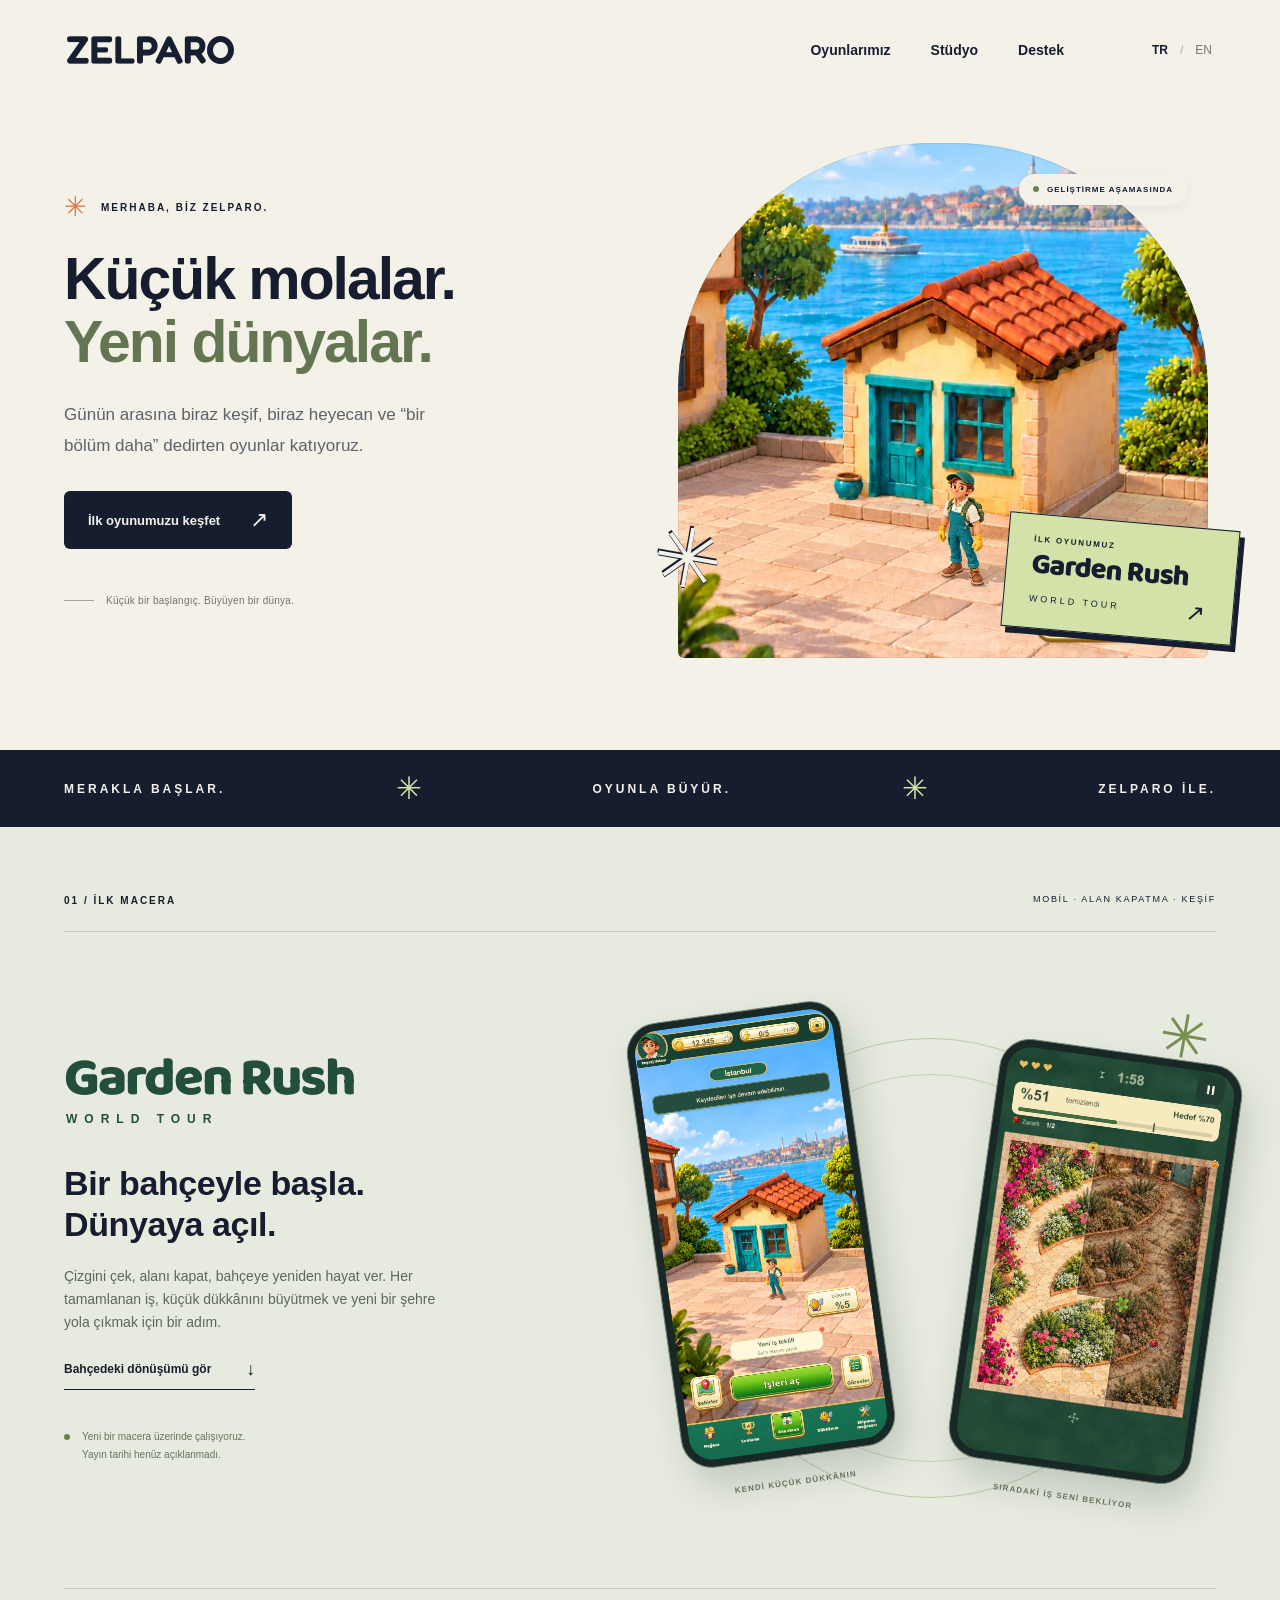
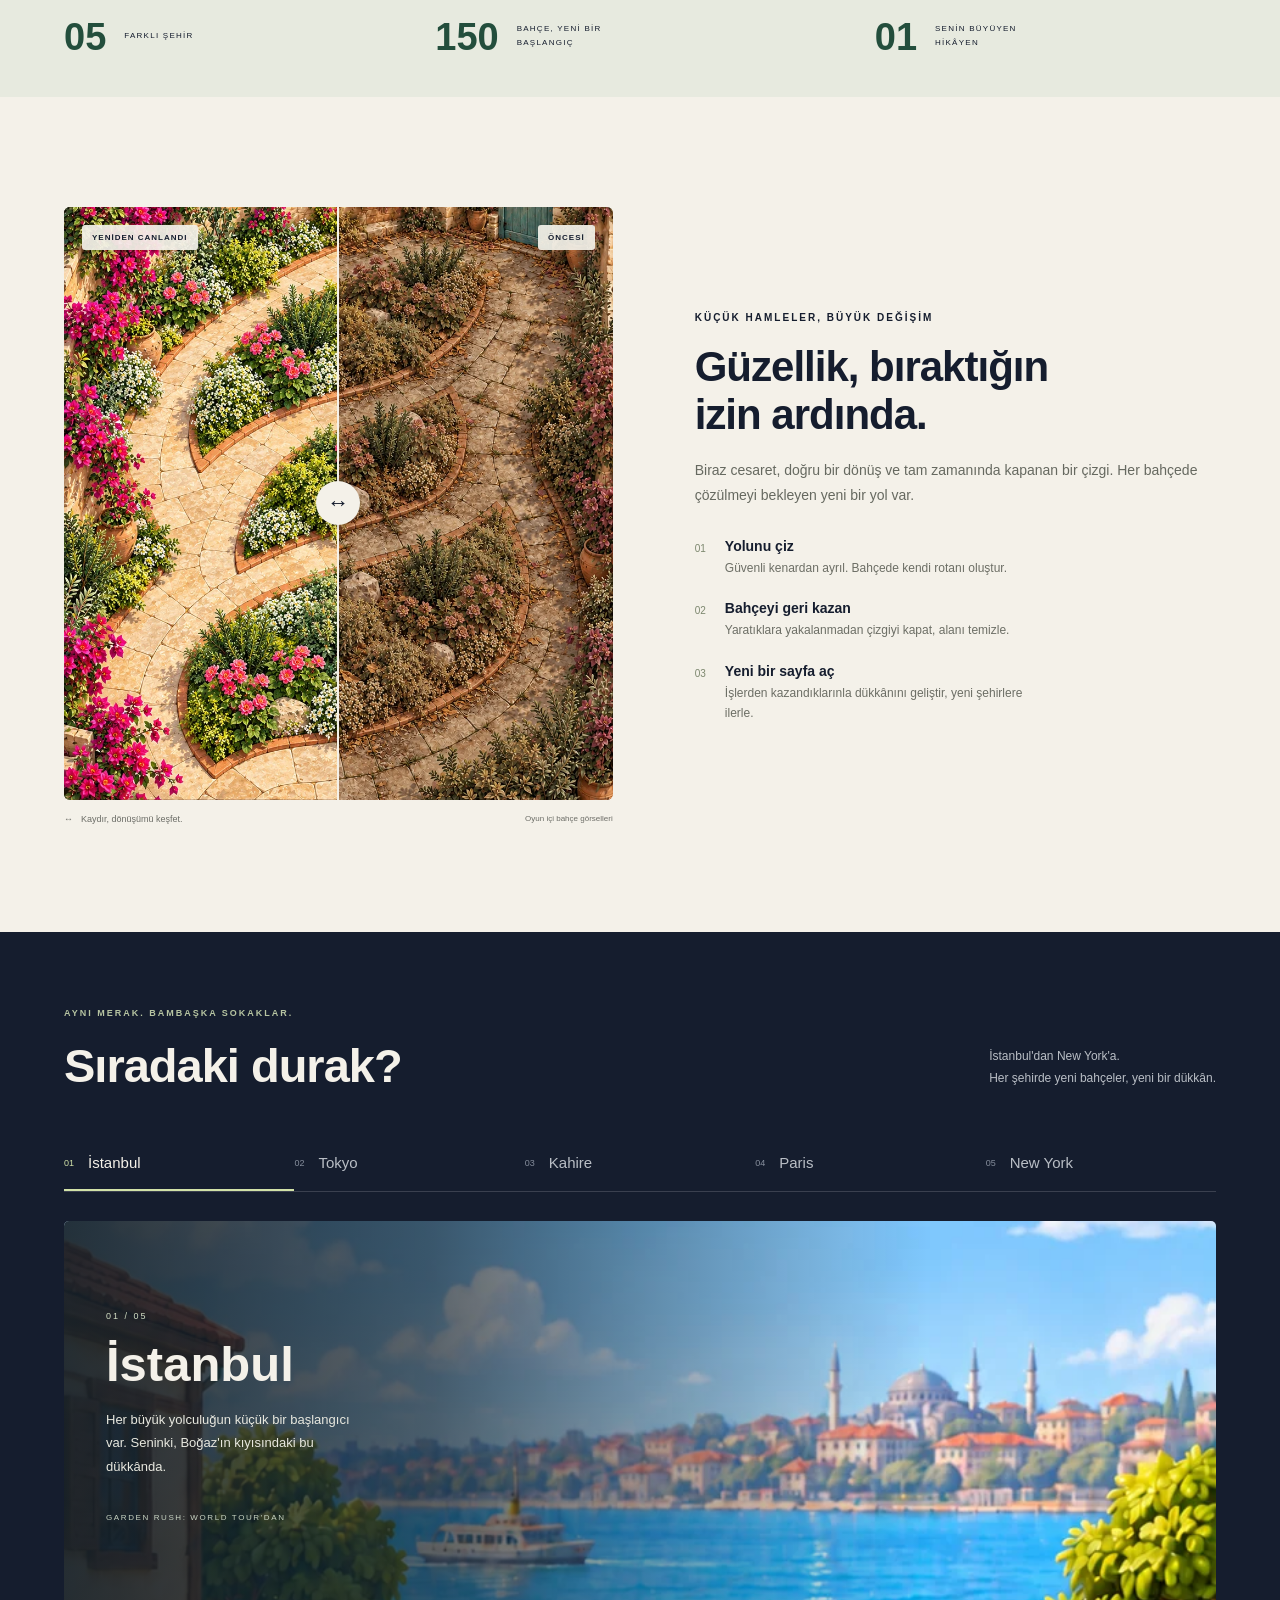
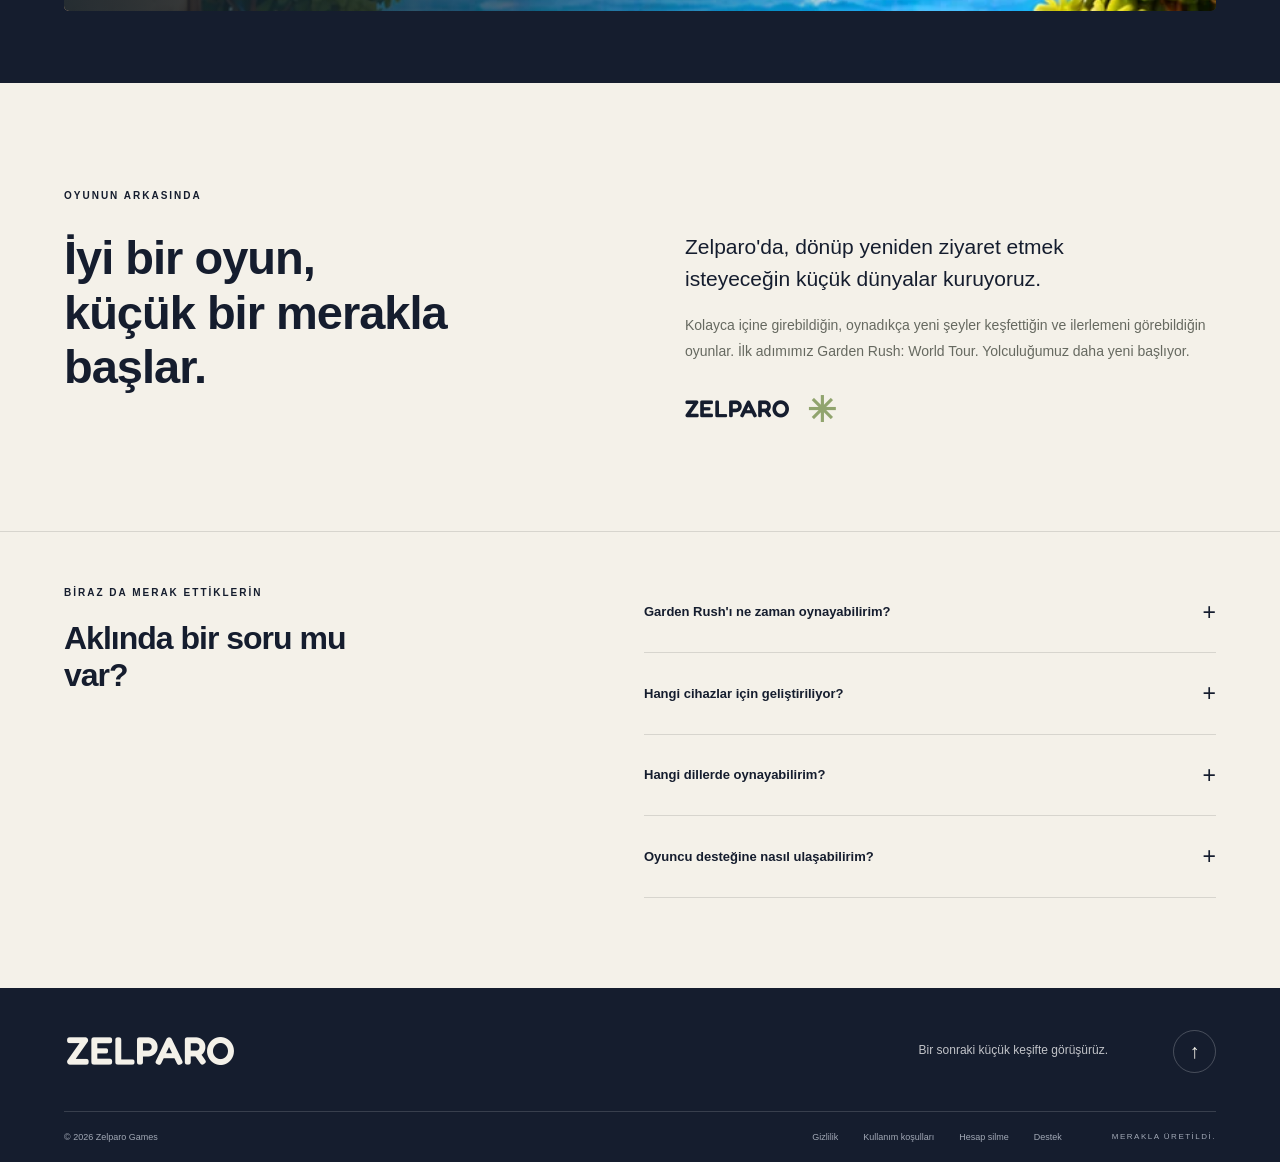
==== index.html @ 9222a5ea "Zelparo Games sitesi: ana sayfa, gizlilik politikası, kullanım koşulları ve hesap silme (22 Kasım 20" ====
<!doctype html>
<html lang="tr">
<head>
  <meta charset="utf-8">
  <meta name="viewport" content="width=device-width, initial-scale=1">
  <meta name="theme-color" content="#151d2e">
  <meta name="description" content="Zelparo — Küçük molalar, yeni dünyalar. İlk mobil oyunumuz Garden Rush: World Tour ile tanışın.">
  <title>Zelparo — Oynamaya değer küçük dünyalar</title>
  <link rel="icon" href="assets/zelparo.png" type="image/png">
  <link rel="preload" href="assets/fredoka-600.woff2" as="font" type="font/woff2" crossorigin>
  <link rel="stylesheet" href="style.css">
  <script src="app.js" defer></script>
</head>
<body>
  <a class="skip" href="#main" data-i18n="skip">İçeriğe geç</a>
  <header class="header">
    <a href="#" class="wordmark" aria-label="Zelparo"><img src="assets/zelparo.png" alt="ZELPARO" width="1384" height="272"></a>
    <nav class="nav" aria-label="Ana menü" data-label="navLabel">
      <a href="#games" data-i18n="navGames">Oyunlarımız</a>
      <a href="#studio" data-i18n="navStudio">Stüdyo</a>
      <a href="#support" data-i18n="navSupport">Destek</a>
    </nav>
    <div class="language" aria-label="Dil / Language"><button type="button" data-lang="tr" aria-pressed="true">TR</button><span>/</span><button type="button" data-lang="en" aria-pressed="false">EN</button></div>
  </header>
  <main id="main">
    <section class="hero wrap" aria-labelledby="hero-title">
      <div class="hero-copy">
        <p class="eyebrow"><span class="tiny-spark">✳</span><span data-i18n="heroLabel">MERHABA, BİZ ZELPARO.</span></p>
        <h1 id="hero-title"><span data-i18n="heroLine1">Küçük molalar.</span><br><span class="hero-line-two" data-i18n="heroLine2">Yeni dünyalar.</span></h1>
        <p class="lead" data-i18n="heroBody">Günün arasına biraz keşif, biraz heyecan ve “bir bölüm daha” dedirten oyunlar katıyoruz.</p>
        <a class="button button-dark" href="#games"><span data-i18n="discover">İlk oyunumuzu keşfet</span><span aria-hidden="true">↗</span></a>
        <div class="hero-note"><span class="line"></span><span data-i18n="heroNote">Küçük bir başlangıç. Büyüyen bir dünya.</span></div>
      </div>
      <div class="hero-art">
        <div class="hero-image"><img src="assets/home-tr.webp" alt="Garden Rush'ın İstanbul kıyısındaki küçük dükkânı" data-alt="heroAlt" fetchpriority="high" width="780" height="1688"></div>
        <div class="art-caption"><span class="status-dot"></span><span data-i18n="inDevelopment">GELİŞTİRME AŞAMASINDA</span></div>
        <a class="game-sticker" href="#games"><span class="sticker-top" data-i18n="firstGame">İLK OYUNUMUZ</span><strong>Garden Rush</strong><span class="sticker-bottom">WORLD TOUR <span aria-hidden="true">↗</span></span></a>
        <span class="orbit-star" aria-hidden="true">✳</span>
      </div>
    </section>
    <div class="intro-strip"><div class="wrap"><span data-i18n="strip1">MERAKLA BAŞLAR.</span><span class="strip-flower" aria-hidden="true">✳</span><span data-i18n="strip2">OYUNLA BÜYÜR.</span><span class="strip-flower" aria-hidden="true">✳</span><span data-i18n="strip3">ZELPARO İLE.</span></div></div>
    <section class="game-section" id="games" aria-labelledby="game-title">
      <div class="wrap">
        <div class="section-top"><p class="eyebrow" data-i18n="gameLabel">01 / İLK MACERA</p><span class="small-label" data-i18n="gameGenre">MOBİL · ALAN KAPATMA · KEŞİF</span></div>
        <div class="game-intro">
          <div class="game-copy">
            <h2 id="game-title">Garden Rush<span>WORLD TOUR</span></h2>
            <h3 data-i18n="gameHeading">Bir bahçeyle başla.<br>Dünyaya açıl.</h3>
            <p data-i18n="gameBody">Çizgini çek, alanı kapat, bahçeye yeniden hayat ver. Her tamamlanan iş, küçük dükkânını büyütmek ve yeni bir şehre yola çıkmak için bir adım.</p>
            <a class="text-link" href="#how"><span data-i18n="howLink">Bahçedeki dönüşümü gör</span><span aria-hidden="true">↓</span></a>
            <div class="release-note"><span class="status-dot"></span><span data-i18n="releaseNote">Yeni bir macera üzerinde çalışıyoruz.<br>Yayın tarihi henüz açıklanmadı.</span></div>
          </div>
          <div class="phone-stage">
            <div class="stage-ring" aria-hidden="true"></div>
            <figure class="phone phone-home"><img src="assets/home-tr.webp" data-home-image alt="Garden Rush ana menü ekranı" data-alt="homeAlt" width="780" height="1688" loading="lazy"><figcaption data-i18n="homeCaption">KENDİ KÜÇÜK DÜKKÂNIN</figcaption></figure>
            <figure class="phone phone-play"><img src="assets/gameplay.webp" alt="Garden Rush gerçek oynanış ekranı" data-alt="gameplayAlt" width="720" height="1280" loading="lazy"><figcaption data-i18n="playCaption">SIRADAKİ İŞ SENİ BEKLİYOR</figcaption></figure>
            <span class="stage-spark" aria-hidden="true">✳</span>
          </div>
        </div>
        <div class="game-facts"><p><strong>05</strong><span data-i18n="factCities">FARKLI ŞEHİR</span></p><p><strong>150</strong><span data-i18n="factGardens">BAHÇE, YENİ BİR BAŞLANGIÇ</span></p><p><strong>01</strong><span data-i18n="factStory">SENİN BÜYÜYEN HİKÂYEN</span></p></div>
      </div>
    </section>
    <section class="how wrap" id="how" aria-labelledby="how-title">
      <div class="compare-block">
        <div class="comparison" style="--split:50%">
          <img src="assets/garden-before.webp" alt="Temizlenmeden önceki İstanbul bahçesi" data-alt="beforeAlt" loading="lazy" width="1000" height="1200">
          <img class="after-image" src="assets/garden-after.webp" alt="Yeniden canlanan İstanbul bahçesi" data-alt="afterAlt" loading="lazy" width="1000" height="1200">
          <div class="compare-tags"><span data-i18n="afterTag">YENİDEN CANLANDI</span><span data-i18n="beforeTag">ÖNCESİ</span></div>
          <div class="compare-line"><span aria-hidden="true">↔</span></div>
          <input id="garden-slider" type="range" min="0" max="100" value="50" aria-label="Bahçenin önce ve sonra karşılaştırması" data-label="sliderLabel">
        </div>
        <p class="image-note"><span aria-hidden="true">↔</span><span data-i18n="dragHint">Kaydır, dönüşümü keşfet.</span><span data-i18n="artNote">Oyun içi bahçe görselleri</span></p>
      </div>
      <div class="how-copy">
        <p class="eyebrow" data-i18n="howLabel">KÜÇÜK HAMLELER, BÜYÜK DEĞİŞİM</p>
        <h2 id="how-title" data-i18n="howTitle">Güzellik, bıraktığın <br>izin ardında.</h2>
        <p class="section-body" data-i18n="howBody">Biraz cesaret, doğru bir dönüş ve tam zamanında kapanan bir çizgi. Her bahçede çözülmeyi bekleyen yeni bir yol var.</p>
        <ol class="steps">
          <li><span>01</span><div><h3 data-i18n="step1Title">Yolunu çiz</h3><p data-i18n="step1Body">Güvenli kenardan ayrıl. Bahçede kendi rotanı oluştur.</p></div></li>
          <li><span>02</span><div><h3 data-i18n="step2Title">Bahçeyi geri kazan</h3><p data-i18n="step2Body">Yaratıklara yakalanmadan çizgiyi kapat, alanı temizle.</p></div></li>
          <li><span>03</span><div><h3 data-i18n="step3Title">Yeni bir sayfa aç</h3><p data-i18n="step3Body">İşlerden kazandıklarınla dükkânını geliştir, yeni şehirlere ilerle.</p></div></li>
        </ol>
      </div>
    </section>
    <section class="world" id="world" aria-labelledby="world-title">
      <div class="wrap">
        <div class="world-heading"><div><p class="eyebrow" data-i18n="worldLabel">AYNI MERAK. BAMBAŞKA SOKAKLAR.</p><h2 id="world-title" data-i18n="worldTitle">Sıradaki durak?</h2></div><p data-i18n="worldBody">İstanbul'dan New York'a.<br>Her şehirde yeni bahçeler, yeni bir dükkân.</p></div>
        <div class="city-tabs" role="tablist" aria-label="Şehirler" data-label="citiesLabel">
          <button type="button" role="tab" id="tab-istanbul" aria-controls="city-panel" aria-selected="true" data-city="istanbul">01 <span>İstanbul</span></button>
          <button type="button" role="tab" id="tab-tokyo" aria-controls="city-panel" aria-selected="false" tabindex="-1" data-city="tokyo">02 <span>Tokyo</span></button>
          <button type="button" role="tab" id="tab-kahire" aria-controls="city-panel" aria-selected="false" tabindex="-1" data-city="kahire">03 <span data-i18n="cairo">Kahire</span></button>
          <button type="button" role="tab" id="tab-paris" aria-controls="city-panel" aria-selected="false" tabindex="-1" data-city="paris">04 <span>Paris</span></button>
          <button type="button" role="tab" id="tab-new-york" aria-controls="city-panel" aria-selected="false" tabindex="-1" data-city="new-york">05 <span>New York</span></button>
        </div>
        <div class="city-panel" id="city-panel" role="tabpanel" aria-labelledby="tab-istanbul" tabindex="0">
          <img id="city-image" src="assets/city-istanbul.webp" alt="İstanbul oyun sahnesi" width="900" height="2000" loading="lazy">
          <div class="city-copy"><span class="city-index">01 / 05</span><h3 id="city-name">İstanbul</h3><p id="city-description">Her büyük yolculuğun küçük bir başlangıcı var. Seninki, Boğaz'ın kıyısındaki bu dükkânda.</p><span class="city-footnote" data-i18n="cityNote">GARDEN RUSH: WORLD TOUR'DAN</span></div>
        </div>
      </div>
    </section>
    <section class="studio wrap" id="studio" aria-labelledby="studio-title">
      <p class="eyebrow" data-i18n="studioLabel">OYUNUN ARKASINDA</p>
      <div class="studio-grid"><h2 id="studio-title" data-i18n="studioTitle">İyi bir oyun, <br>küçük bir merakla <br>başlar.</h2><div><p class="studio-lead" data-i18n="studioBody">Zelparo'da, dönüp yeniden ziyaret etmek isteyeceğin küçük dünyalar kuruyoruz.</p><p class="section-body" data-i18n="studioBody2">Kolayca içine girebildiğin, oynadıkça yeni şeyler keşfettiğin ve ilerlemeni görebildiğin oyunlar. İlk adımımız Garden Rush: World Tour. Yolculuğumuz daha yeni başlıyor.</p><span class="studio-signature" aria-label="Zelparo">ZELPARO<span aria-hidden="true">✳</span></span></div></div>
    </section>
    <section class="support wrap" id="support" aria-labelledby="support-title">
      <div><p class="eyebrow" data-i18n="supportLabel">BİRAZ DA MERAK ETTİKLERİN</p><h2 id="support-title" data-i18n="supportTitle">Aklında bir soru mu var?</h2></div>
      <div class="faqs">
        <details><summary data-i18n="faq1Title">Garden Rush'ı ne zaman oynayabilirim?</summary><p data-i18n="faq1Body">Oyun geliştirme aşamasında. Yayın tarihi ve mağaza bağlantıları hazır olduğunda bu sayfada paylaşılacak.</p></details>
        <details><summary data-i18n="faq2Title">Hangi cihazlar için geliştiriliyor?</summary><p data-i18n="faq2Body">İlk hedefimiz Android telefonlar. Diğer platformlarla ilgili duyuruları burada paylaşacağız.</p></details>
        <details><summary data-i18n="faq3Title">Hangi dillerde oynayabilirim?</summary><p data-i18n="faq3Body">Garden Rush, Türkçe ve İngilizce olarak geliştiriliyor.</p></details>
        <details><summary data-i18n="faq4Title">Oyuncu desteğine nasıl ulaşabilirim?</summary><p data-i18n="faq4Body">Destek adresimiz: support@zelparogames.com. E-posta kanalımızı oyun yayınlanmadan önce açıyoruz.</p></details>
      </div>
    </section>
  </main>
  <footer class="footer"><div class="wrap"><div class="footer-top"><a href="#" class="wordmark"><img src="assets/zelparo.png" alt="ZELPARO" width="1384" height="272"></a><p data-i18n="footerLine">Bir sonraki küçük keşifte görüşürüz.</p><a href="#" class="top-link" aria-label="Başa dön" data-label="topLabel">↑</a></div><div class="footer-bottom"><span>© 2026 Zelparo Games</span><div><a href="privacy/" data-i18n="privacy">Gizlilik</a><a href="terms/" data-i18n="terms">Kullanım koşulları</a><a href="delete-account/" data-i18n="deleteAccount">Hesap silme</a><a href="#support" data-i18n="navSupport">Destek</a><span data-i18n="footerPlace">MERAKLA ÜRETİLDİ.</span></div></div></div></footer>
</body>
</html>
---- style.css ----
@font-face{font-family:Fredoka;src:url('assets/fredoka-600.woff2') format('woff2');font-weight:600;font-display:swap}
@font-face{font-family:Baloo;src:url('assets/baloo2-800.ttf') format('truetype');font-weight:800;font-display:swap}
:root{--ink:#151d2e;--paper:#f4f1e9;--muted:#686a6e;--green:#234e3c;--lime:#d2e2a8;--line:#d7d5ce;--orange:#dc7849;--split:50%;color-scheme:light;scroll-behavior:smooth;scroll-padding-top:92px}
*{box-sizing:border-box}body{margin:0;background:var(--paper);color:var(--ink);font-family:Arial,Helvetica,sans-serif;-webkit-font-smoothing:antialiased}button,input{font:inherit}button,a{-webkit-tap-highlight-color:transparent}a{color:inherit;text-decoration:none}button{cursor:pointer}img{display:block;max-width:100%;height:auto}button{color:inherit}a,button,input,summary{outline-offset:6px}:focus-visible{outline:2px solid var(--orange)}button:disabled{cursor:default}h1,h2,h3,p,figure{margin:0}h1,h2,h3{font-weight:600}h1,h2{font-family:Fredoka,Arial,sans-serif}p{line-height:1.65}.wrap{max-width:1280px;margin:auto;padding:0 64px}.header{height:100px;max-width:1408px;margin:auto;padding:0 64px;display:flex;align-items:center;justify-content:space-between;gap:32px}.wordmark{display:block;width:173px;flex:none}.header .wordmark img{filter:brightness(0) saturate(100%) invert(10%) sepia(16%) saturate(1749%) hue-rotate(181deg) brightness(96%) contrast(95%)}.nav{display:flex;gap:40px;font-size:14px;font-weight:600;margin-left:auto;margin-right:52px}.nav a{padding:14px 0;border-bottom:1px solid transparent}.nav a:hover{border-color:var(--ink)}.language{display:flex;align-items:center;gap:8px;font-size:12px}.language button{background:none;border:0;color:#767775;padding:10px 4px}.language button[aria-pressed=true]{font-weight:700;color:var(--ink)}.language span{color:#b1b1a9}.skip{position:fixed;top:-70px;left:12px;padding:12px 20px;background:var(--ink);color:var(--paper);z-index:99}.skip:focus{top:12px}
.hero{display:grid;grid-template-columns:1.05fr 1fr;align-items:center;gap:50px;padding-top:34px;padding-bottom:84px;min-height:650px}.eyebrow{font-size:10px;letter-spacing:2px;font-weight:700;line-height:1.5;display:flex;align-items:center;gap:12px}.tiny-spark{font-size:27px;color:var(--orange);font-weight:400;line-height:1}.hero h1{font-size:clamp(42px,4.6vw,65px);line-height:1.08;letter-spacing:-2px;margin:26px 0}.hero-line-two{color:#637551}.lead{font-size:17px;line-height:1.8;max-width:400px;color:#5d6268}.button{display:inline-flex;align-items:center;justify-content:center;gap:30px;min-height:55px;padding:15px 23px;border:1px solid transparent;border-radius:6px;font-weight:600;font-size:13px;transition:transform .2s,background .2s}.button:hover{transform:translateY(-3px)}.button-dark{background:var(--ink);color:var(--paper)}.button-dark:hover{background:#2d384d}.hero .button{margin-top:30px}.button span[aria-hidden]{font-size:22px;font-weight:400}.hero-note{display:flex;align-items:center;gap:12px;margin-top:46px;font-size:10px;letter-spacing:.25px;color:#73736d}.line{height:1px;width:30px;background:#a5a49a}.hero-art{position:relative;height:515px;isolation:isolate}.hero-image{position:absolute;inset:0 8px 0 0;overflow:hidden;border-radius:48% 48% 6px 6px;background:#c8d8d5}.hero-image img{width:100%;height:100%;object-fit:cover;object-position:50% 49%}.hero-image::after{content:'';position:absolute;inset:0;border:1px solid #151d2e14;border-radius:inherit;pointer-events:none}.art-caption{position:absolute;top:31px;right:29px;background:var(--paper);padding:11px 14px;display:flex;align-items:center;gap:8px;font-size:8px;letter-spacing:1px;font-weight:700;border-radius:30px;box-shadow:0 4px 16px #151d2e0d}.status-dot{display:inline-block;width:6px;height:6px;background:#69834d;border-radius:50%;flex:none}.game-sticker{position:absolute;right:-20px;bottom:22px;transform:rotate(5deg);background:var(--lime);padding:20px 25px 17px;color:var(--ink);width:231px;box-shadow:5px 6px 0 var(--ink);border:1px solid var(--ink);transition:transform .2s}.game-sticker:hover{transform:rotate(1deg)}.sticker-top{display:block;font-size:8px;letter-spacing:1.7px;font-weight:700}.game-sticker strong{display:block;font:800 29px/1.5 Baloo,Arial,sans-serif;letter-spacing:-1px}.sticker-bottom{display:flex;justify-content:space-between;font-size:9px;letter-spacing:3px;align-items:center}.sticker-bottom span{font-size:23px;line-height:1}.orbit-star{position:absolute;left:-25px;bottom:58px;color:var(--paper);font-size:82px;line-height:1;text-shadow:1px 1px var(--ink),-1px -1px var(--ink);transform:rotate(10deg)}
.intro-strip{background:var(--ink);color:var(--paper)}.intro-strip .wrap{display:flex;align-items:center;justify-content:space-between;gap:16px;height:77px;font-size:12px;font-weight:600;letter-spacing:3px}.strip-flower{font-size:31px;color:var(--lime);font-weight:400;letter-spacing:0}.game-section{background:#e7eadf;padding:66px 0 42px}.section-top{display:flex;justify-content:space-between;gap:24px;border-bottom:1px solid #c9cebf;padding-bottom:23px}.small-label{font-size:9px;letter-spacing:1.7px;line-height:1.5}.game-intro{display:grid;grid-template-columns:1fr 1.08fr;gap:50px;align-items:center;padding:56px 0 60px}.game-copy{padding:20px 0}.game-copy h2{font:800 54px/1 Baloo,Arial,sans-serif;letter-spacing:-2px;color:var(--green)}.game-copy h2>span{display:block;font:700 12px/1 Arial,sans-serif;letter-spacing:7px;padding:7px 0 0 2px}.game-copy h3{font-family:Fredoka,Arial,sans-serif;font-size:34px;line-height:1.2;margin:38px 0 20px;letter-spacing:-.4px}.game-copy>p{color:#5d675a;font-size:14px;max-width:380px}.text-link{display:inline-flex;gap:35px;font-size:12px;font-weight:700;align-items:center;border-bottom:1px solid var(--ink);padding-bottom:9px;margin-top:25px}.text-link span:last-child{font-size:18px}.release-note{display:flex;gap:12px;align-items:flex-start;padding-top:38px;font-size:10px;color:#67735e;line-height:1.8}.release-note .status-dot{margin-top:6px}.phone-stage{height:540px;position:relative;isolation:isolate}.stage-ring{position:absolute;width:460px;height:460px;border:1px solid #bec9aa;border-radius:50%;left:calc(50% - 230px);top:50px;z-index:-1}.stage-ring::after{content:'';position:absolute;inset:35px;border:1px solid #c8d1b8;border-radius:50%}.phone{position:absolute;padding:7px;background:#182826;border-radius:31px;border:1px solid #798473;box-shadow:8px 19px 35px #233b2930;width:216px}.phone img{border-radius:24px;width:100%}.phone-home{left:9px;top:22px;transform:rotate(-8deg);z-index:1}.phone-play{right:-2px;top:62px;transform:rotate(8deg);width:245px;z-index:2}.phone figcaption{font-size:8px;letter-spacing:1.1px;position:absolute;bottom:-31px;text-align:center;width:100%;left:0;color:#68715e;font-weight:700;white-space:nowrap}.stage-spark{position:absolute;top:14px;right:7px;font-size:60px;color:#788f53;transform:rotate(10deg)}.game-facts{display:grid;grid-template-columns:1fr 1.2fr 1fr;border-top:1px solid #c9cebf;padding-top:28px;gap:30px}.game-facts p{display:flex;align-items:center;gap:18px}.game-facts strong{font:600 38px/1 Fredoka,Arial,sans-serif;color:var(--green)}.game-facts span{font-size:8px;letter-spacing:1.25px;max-width:120px;line-height:1.7}
.how{display:grid;grid-template-columns:1fr .95fr;gap:82px;align-items:center;padding-top:110px;padding-bottom:106px}.comparison{position:relative;overflow:hidden;border-radius:6px;aspect-ratio:5/5.4;background:#dfd7c6;touch-action:pan-y}.comparison>img{width:100%;height:100%;object-fit:cover;position:absolute;inset:0}.comparison .after-image{clip-path:inset(0 calc(100% - var(--split)) 0 0)}.compare-tags{position:absolute;top:18px;left:18px;right:18px;display:flex;justify-content:space-between;gap:8px;pointer-events:none}.compare-tags span{font-size:8px;font-weight:700;letter-spacing:1px;background:#f4f1e9ed;padding:8px 10px;border-radius:3px}.compare-line{position:absolute;top:0;bottom:0;left:var(--split);width:2px;transform:translateX(-50%);background:var(--paper);pointer-events:none}.compare-line span{position:absolute;top:50%;left:50%;transform:translate(-50%,-50%);background:var(--paper);color:var(--ink);width:44px;height:44px;display:grid;place-items:center;border-radius:50%;font-size:22px;box-shadow:0 2px 8px #0003}.comparison input{position:absolute;inset:0;margin:0;width:100%;height:100%;opacity:0;cursor:ew-resize}.comparison:focus-within{outline:3px solid var(--orange);outline-offset:5px}.image-note{display:flex;gap:8px;font-size:9px;color:#6c6d67;margin-top:12px}.image-note>span:last-child{margin-left:auto;font-size:8px}.how h2,.world h2,.studio h2,.support h2{font-size:42px;line-height:1.16;letter-spacing:-1px}.how h2{margin:18px 0}.section-body{font-size:14px;color:#666960;line-height:1.8}.steps{padding:0;margin:29px 0 0;list-style:none;display:grid;gap:22px}.steps li{display:flex;gap:19px;align-items:flex-start}.steps li>span{font-size:10px;padding-top:5px;color:#7c876e}.steps h3{font-size:14px;font-weight:700;margin-bottom:5px}.steps p{font-size:12px;color:#6c6e65;max-width:320px}
.world{background:var(--ink);color:var(--paper);padding:75px 0 72px}.world-heading{display:flex;justify-content:space-between;align-items:flex-end;gap:40px}.world .eyebrow{color:#b7c5a2;font-size:9px}.world h2{margin-top:18px;font-size:47px}.world-heading>p{font-size:12px;line-height:1.8;color:#b9bec5;max-width:300px;padding-bottom:4px}.city-tabs{display:flex;margin-top:43px;border-bottom:1px solid #ffffff28;gap:0}.city-tabs button{flex:1;text-align:left;border:0;border-bottom:2px solid transparent;background:transparent;color:#868e9c;font-size:9px;padding:18px 10px 18px 0;display:flex;gap:14px;align-items:center}.city-tabs button span{font-size:15px;color:#b9bec5}.city-tabs button[aria-selected=true]{border-color:var(--lime);color:var(--lime)}.city-tabs button[aria-selected=true] span{color:var(--paper)}.city-tabs button:hover span{color:var(--paper)}.city-panel{margin-top:29px;height:390px;position:relative;overflow:hidden;border-radius:5px;isolation:isolate;background:#243a43}.city-panel>img{position:absolute;inset:0;width:100%;height:100%;object-fit:cover;object-position:center 42%;transition:opacity .15s;z-index:-2}.city-panel::after{content:'';position:absolute;inset:0;background:linear-gradient(90deg,#14212aeb 0%,#14212aaf 32%,#14212a00 75%);z-index:-1}.city-copy{height:100%;display:flex;flex-direction:column;justify-content:center;padding:42px;max-width:440px}.city-index{font-size:9px;letter-spacing:2px;color:#d2dec4}.city-copy h3{font:600 49px/1.2 Fredoka,Arial,sans-serif;margin:14px 0}.city-copy p{font-size:13px;line-height:1.8;color:#e8e8df;max-width:260px}.city-footnote{font-size:8px;letter-spacing:1.6px;margin-top:35px;color:#c9d4c3}
.studio{padding-top:105px;padding-bottom:104px}.studio-grid{display:grid;grid-template-columns:1fr 1fr;gap:90px;margin-top:28px}.studio h2{font-size:47px;line-height:1.15}.studio-lead{font-size:21px;line-height:1.5;font-weight:500;max-width:430px;margin-bottom:19px}.studio-signature{font:600 24px/1 Fredoka,Arial,sans-serif;display:flex;gap:18px;align-items:center;margin-top:28px}.studio-signature span{color:#91a46e;font-size:35px}.support{padding-top:53px;padding-bottom:90px;border-top:1px solid var(--line);display:grid;grid-template-columns:1fr 1.1fr;gap:60px}.support h2{font-size:32px;margin-top:20px;max-width:330px}.faqs{margin-top:-13px}.faqs details{border-bottom:1px solid var(--line)}.faqs summary{cursor:pointer;list-style:none;display:flex;justify-content:space-between;align-items:center;gap:20px;padding:23px 0;font-size:13px;line-height:1.5;font-weight:600}.faqs summary::-webkit-details-marker{display:none}.faqs summary::after{content:'+';font-size:23px;font-weight:400}.faqs details[open] summary::after{content:'−'}.faqs details p{font-size:12px;color:#666960;padding:0 30px 23px 0;line-height:1.8}.footer{background:var(--ink);color:var(--paper);padding:42px 0 20px}.footer-top{display:flex;justify-content:space-between;gap:25px;align-items:center;padding-bottom:38px}.footer-top p{font-size:12px;color:#c1c3c8;margin-left:auto;margin-right:40px}.top-link{border:1px solid #ffffff38;width:43px;height:43px;display:grid;place-items:center;border-radius:50%;font-size:20px}.top-link:hover{background:#ffffff15}.footer-bottom{border-top:1px solid #ffffff26;padding-top:20px;display:flex;justify-content:space-between;font-size:9px;color:#a2a9b6;gap:20px}.footer-bottom>div{display:flex;gap:25px;align-items:center}.footer-bottom a:hover{color:var(--paper)}.footer-bottom>div>span{font-size:8px;letter-spacing:1.5px;margin-left:25px}
@media(min-width:1450px){.wrap{max-width:1350px}.hero{gap:80px}.hero-art{height:550px}.hero h1{font-size:68px}.phone-home{left:33px}.phone-play{right:24px}}
@media(max-width:1100px){.wrap,.header{padding-left:40px;padding-right:40px}.hero{gap:25px;padding-top:25px;min-height:610px}.hero h1{font-size:48px;letter-spacing:-1.5px}.hero-art{height:470px}.hero-note{font-size:9px}.game-sticker{right:-9px;width:205px}.game-sticker strong{font-size:26px}.hero .lead{font-size:15px}.how{gap:44px}.phone{width:187px}.phone-play{width:211px;right:0}.phone-home{left:0}.phone-stage{height:480px}.stage-ring{width:360px;height:360px;left:calc(50% - 180px)}.game-intro{gap:30px}.game-copy h2{font-size:46px}.game-copy h3{font-size:30px}.game-facts p{gap:12px}.how h2{font-size:36px}.studio-grid{gap:60px}.studio h2{font-size:42px}}
@media(max-width:800px){.wrap,.header{padding-left:24px;padding-right:24px}.header{height:82px;gap:20px}.wordmark{width:140px}.nav{gap:20px;margin-right:10px;font-size:12px}.hero{grid-template-columns:1fr 1fr;gap:20px;min-height:540px;padding-bottom:55px}.hero h1{font-size:38px}.eyebrow{font-size:8px;letter-spacing:1.2px}.hero-art{height:385px}.lead{font-size:13px!important}.button{padding:13px 17px;font-size:11px;gap:20px;min-height:49px}.hero-note{display:none}.hero .button{margin-top:25px}.art-caption{top:23px;right:13px;font-size:6px;padding:9px}.game-sticker{width:178px;right:0;padding:13px 17px}.game-sticker strong{font-size:23px}.sticker-top{font-size:7px}.sticker-bottom{font-size:7px}.orbit-star{font-size:60px;left:-17px;bottom:40px}.intro-strip .wrap{height:62px;font-size:9px;letter-spacing:2px}.strip-flower{font-size:23px}.small-label{font-size:7px}.game-intro{grid-template-columns:1fr;gap:15px}.game-copy{text-align:center;max-width:500px;margin:auto;padding:0}.game-copy h2{font-size:54px}.game-copy h3{margin-top:28px}.game-copy>p{max-width:440px}.game-copy h2>span{padding-left:6px}.release-note{justify-content:center;padding-top:25px;text-align:left}.phone-stage{width:430px;max-width:100%;margin:24px auto 0;height:510px}.phone{width:205px}.phone-play{width:232px;right:7px}.phone-home{left:13px}.stage-ring{width:400px;height:400px;left:calc(50% - 200px)}.game-facts{gap:20px}.game-facts strong{font-size:29px}.game-facts span{font-size:7px}.how{grid-template-columns:1fr;gap:35px;padding-top:70px;padding-bottom:70px}.compare-block{max-width:540px;width:100%;margin:auto;order:2}.how-copy{max-width:540px;margin:auto}.how h2 br{display:none}.steps{grid-template-columns:1fr;gap:20px}.steps p{max-width:none}.world{padding:60px 0}.world h2{font-size:40px}.world-heading>p{font-size:11px;max-width:240px}.city-tabs button{gap:8px;font-size:7px}.city-tabs button span{font-size:12px}.city-panel{height:370px}.city-copy{padding:28px;max-width:340px}.city-copy h3{font-size:42px}.city-copy p{font-size:12px}.studio{padding-top:70px;padding-bottom:70px}.studio-grid{gap:35px}.studio h2{font-size:34px}.studio-lead{font-size:18px}.support{grid-template-columns:1fr;gap:30px;padding-bottom:60px}.support h2{max-width:none}.faqs{margin:0}.footer-top p{margin-right:0;font-size:10px}.footer-bottom>div{gap:15px}.footer-bottom>div>span{display:none}}
@media(max-width:560px){.header{padding:0 22px;height:78px;gap:12px}.header .wordmark{width:128px}.nav{margin:0 0 0 auto;gap:16px;font-size:11px}.nav a:nth-child(2),.nav a:nth-child(3){display:none}.language{gap:3px;font-size:11px}.language button{padding:12px 3px}.wrap{padding-left:24px;padding-right:24px}.hero{grid-template-columns:1fr;padding-top:25px;padding-bottom:45px;gap:38px}.hero-copy{max-width:430px}.hero .eyebrow{font-size:8px;letter-spacing:1.5px}.tiny-spark{font-size:24px}.hero h1{font-size:48px;line-height:1.06;margin:21px 0 19px;letter-spacing:-1.6px}.hero .lead{font-size:14px!important;max-width:330px;line-height:1.75}.hero .button{margin-top:23px;font-size:12px;min-height:52px}.hero-art{height:390px;margin:0 10px 0 7px}.hero-image{inset:0 0 0 0;border-radius:46% 46% 4px 4px}.hero-image img{object-position:50% 48%}.art-caption{top:23px;right:6px;font-size:7px}.game-sticker{width:190px;right:-12px;bottom:17px;padding:16px 20px}.game-sticker strong{font-size:25px}.orbit-star{font-size:67px;left:-20px;bottom:50px}.intro-strip .wrap{height:59px;gap:11px;font-size:8px;letter-spacing:1px;padding:0 24px}.intro-strip .wrap>span:last-child,.intro-strip .wrap>span:nth-last-child(2){display:none}.strip-flower{font-size:25px}.game-section{padding-top:43px;padding-bottom:29px}.section-top{padding-bottom:18px}.small-label{max-width:120px;text-align:right;line-height:1.8;letter-spacing:.9px}.game-intro{padding-top:36px;padding-bottom:32px}.game-copy h2{font-size:47px}.game-copy h2>span{font-size:10px;letter-spacing:6px}.game-copy h3{font-size:31px;margin:27px 0 17px}.game-copy>p{font-size:13px}.text-link{font-size:11px}.release-note{font-size:9px}.phone-stage{height:414px;max-width:335px;margin-top:22px}.phone{padding:5px;border-radius:23px;width:160px}.phone img{border-radius:17px}.phone-home{left:5px;top:20px}.phone-play{width:184px;right:3px;top:54px}.phone figcaption{font-size:6px;letter-spacing:.4px;bottom:-23px}.stage-ring{width:300px;height:300px;left:calc(50% - 150px);top:45px}.stage-spark{font-size:48px;right:6px;top:1px}.game-facts{grid-template-columns:1fr 1.1fr 1fr;gap:15px;padding-top:23px}.game-facts p{display:block;text-align:center}.game-facts strong{font-size:29px;display:block;margin-bottom:9px}.game-facts span{font-size:6px;letter-spacing:.75px;display:block;max-width:none;line-height:1.7}.how{padding-top:61px;padding-bottom:57px;gap:30px}.how h2{font-size:34px}.section-body{font-size:13px}.steps h3{font-size:13px}.steps p{font-size:12px}.comparison{aspect-ratio:5/5.8}.compare-tags{left:12px;right:12px;top:12px}.compare-tags span{font-size:6px;padding:7px 8px}.image-note{font-size:8px;gap:5px}.image-note>span:last-child{font-size:7px}.world{padding:47px 0}.world-heading{display:block}.world h2{font-size:38px;margin-top:15px}.world-heading>p{margin-top:18px;font-size:12px;max-width:none}.city-tabs{margin-top:22px;overflow-x:auto;gap:12px}.city-tabs button{flex:0 0 auto;gap:0;padding:17px 3px;font-size:0}.city-tabs button span{font-size:11px}.city-panel{margin-top:22px;height:420px}.city-panel>img{object-position:55% 35%}.city-panel::after{background:linear-gradient(0deg,#14212af2 0%,#14212aa6 38%,#14212a00 85%)}.city-copy{justify-content:flex-end;padding:25px;max-width:none}.city-copy h3{font-size:38px;margin:10px 0}.city-copy p{font-size:12px;max-width:260px}.city-footnote{margin-top:22px;font-size:7px}.studio{padding-top:61px;padding-bottom:60px}.studio-grid{grid-template-columns:1fr;gap:25px;margin-top:20px}.studio h2{font-size:39px;line-height:1.12}.studio h2 br:nth-child(2){display:none}.studio-lead{font-size:19px;max-width:330px}.studio-signature{font-size:23px}.support{padding-top:34px;padding-bottom:53px;gap:20px}.support h2{font-size:30px;margin-top:16px;max-width:290px}.faqs summary{font-size:12px;padding:20px 0}.faqs details p{font-size:12px}.footer{padding-top:32px}.footer-top{gap:20px;flex-wrap:wrap;padding-bottom:26px;position:relative}.footer .wordmark{width:138px}.footer-top p{order:3;width:100%;margin:0;font-size:11px}.top-link{margin-left:auto;width:37px;height:37px}.footer-bottom{font-size:8px;padding-top:18px;flex-wrap:wrap}.footer-bottom>div{gap:10px 18px;flex-wrap:wrap}}
@media(max-width:360px){.hero h1{font-size:43px}.hero-art{height:350px}.header{padding:0 18px}.header .wordmark{width:112px}.nav{gap:8px}.phone-stage{height:385px}.phone{width:147px}.phone-play{width:166px}.stage-ring{width:270px;height:270px;left:calc(50% - 135px)}.city-tabs{gap:9px}.city-tabs button span{font-size:10px}}
@media(prefers-reduced-motion:reduce){:root{scroll-behavior:auto}*,*::before,*::after{transition:none!important;animation:none!important}}

/* The approved Fredoka file is a wordmark subset. Use complete system glyphs for prose. */
h1,h2,.game-copy h3,.city-copy h3{font-family:Arial,Helvetica,sans-serif;font-weight:700}.game-copy h2{font-family:Baloo,Arial,sans-serif;font-weight:800}
@media(max-width:560px){.hero-image img{transform:scale(1.12);object-position:50% 43%}}

.game-intro{grid-template-columns:minmax(0,1fr) minmax(0,1.08fr)}.game-intro>*{min-width:0}
@media(max-width:800px){.game-intro{grid-template-columns:minmax(0,1fr)}}
@media(max-width:560px){.phone-stage{width:100%;max-width:335px}}
@media(max-width:360px){.hero-image img{transform:scale(1.32);object-position:50% 46%}.hero h1{font-size:36px}}

@media(min-width:561px){.city-panel>img{object-position:center 28%}}
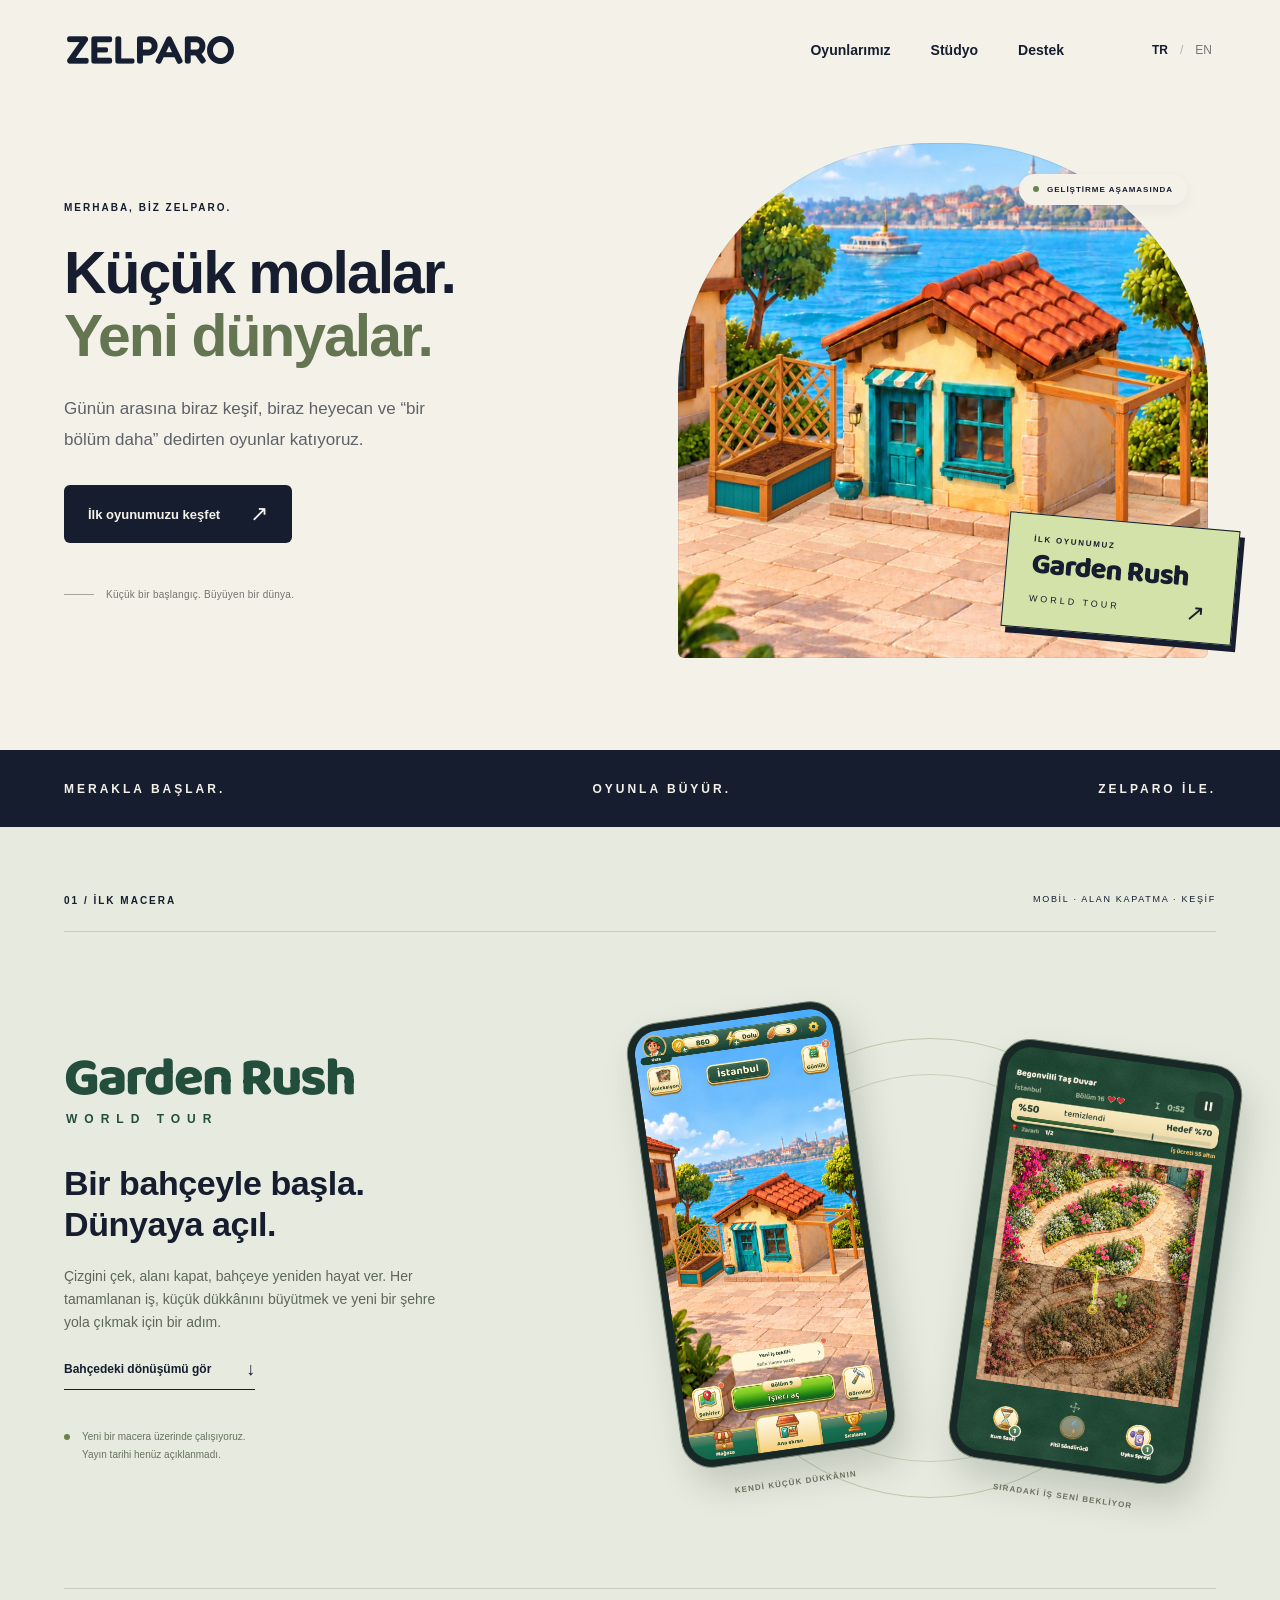
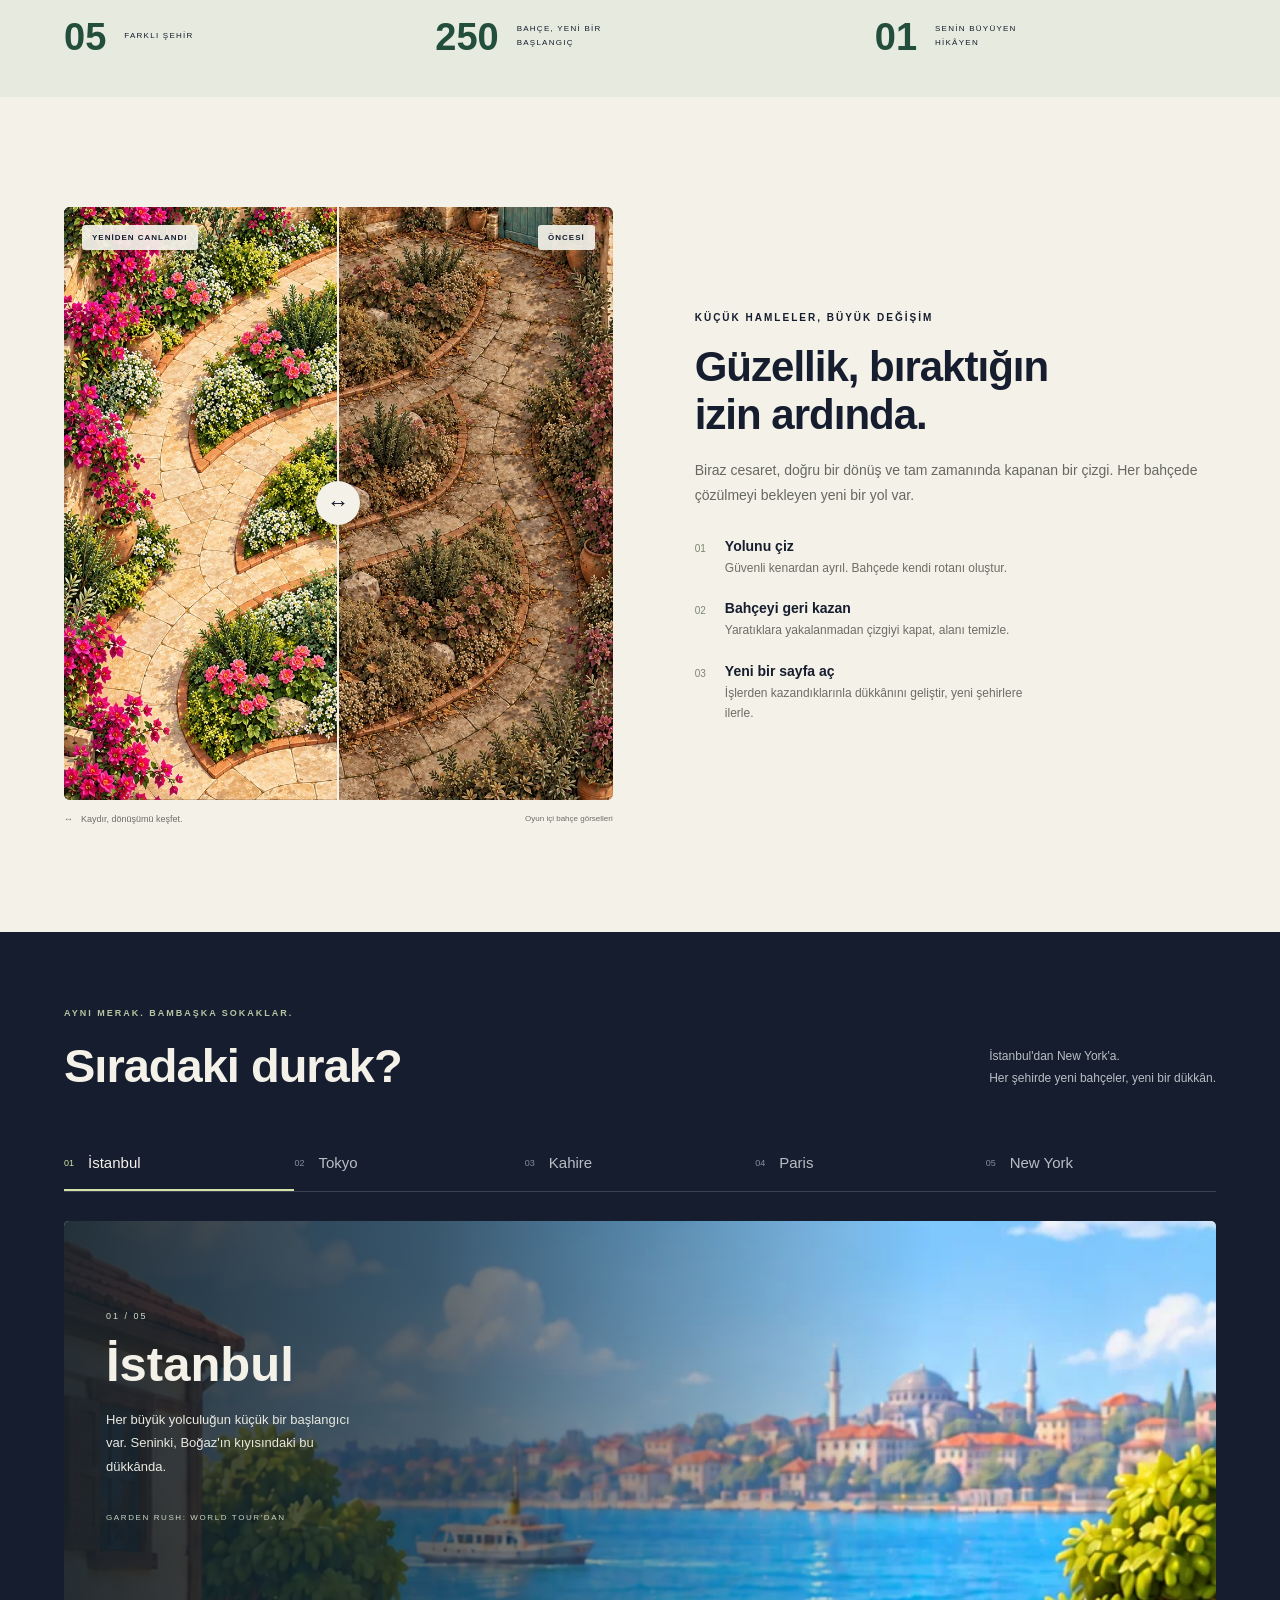
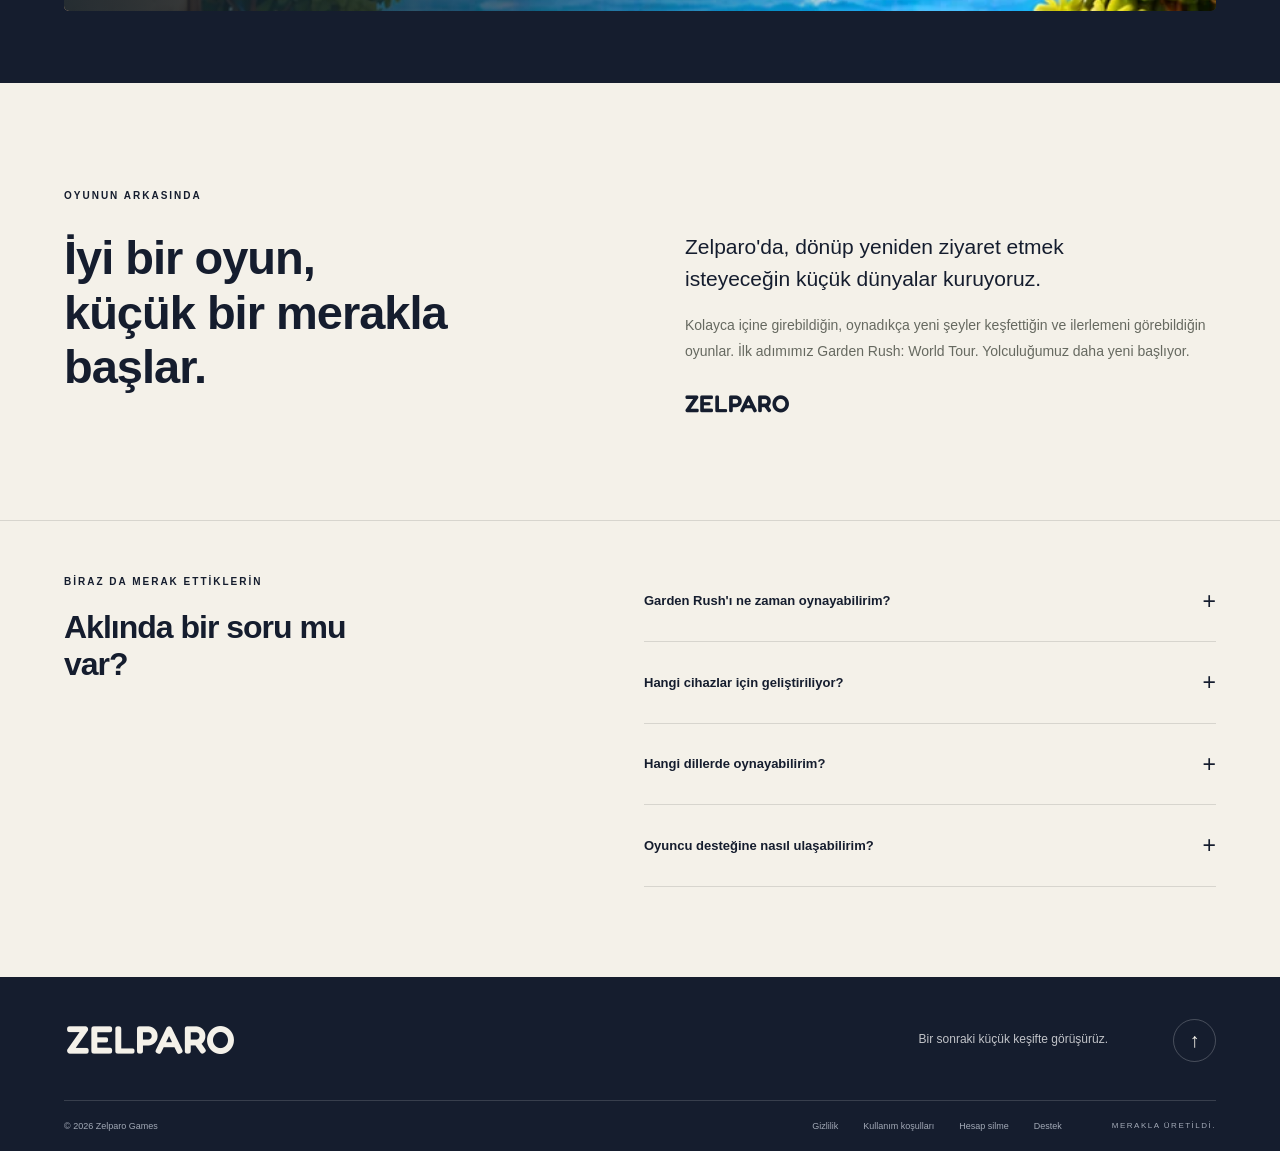
==== commit 634a8dae: "Site güncellendi: bugünkü oyunun kareleri, 250 bahçe, destek cevabı, robots.txt ve sitemap, bağlantı" ====
--- a/index.html
+++ b/index.html
@@ -6,6 +6,19 @@
   <meta name="theme-color" content="#151d2e">
   <meta name="description" content="Zelparo — Küçük molalar, yeni dünyalar. İlk mobil oyunumuz Garden Rush: World Tour ile tanışın.">
   <title>Zelparo — Oynamaya değer küçük dünyalar</title>
+  <link rel="canonical" href="https://zelparogames.com/">
+  <meta property="og:type" content="website">
+  <meta property="og:site_name" content="Zelparo Games">
+  <meta property="og:url" content="https://zelparogames.com/">
+  <meta property="og:locale" content="tr_TR">
+  <meta property="og:locale:alternate" content="en_US">
+  <meta property="og:title" content="Zelparo — Oynamaya değer küçük dünyalar">
+  <meta property="og:description" content="Küçük molalar, yeni dünyalar. İlk mobil oyunumuz Garden Rush: World Tour ile tanışın.">
+  <meta property="og:image" content="https://zelparogames.com/assets/share.jpg">
+  <meta property="og:image:width" content="1200">
+  <meta property="og:image:height" content="630">
+  <meta property="og:image:alt" content="Garden Rush: World Tour'da aynı bahçenin temizlenmeden önceki ve sonraki hâli">
+  <meta name="twitter:card" content="summary_large_image">
   <link rel="icon" href="assets/zelparo.png" type="image/png">
   <link rel="preload" href="assets/fredoka-600.woff2" as="font" type="font/woff2" crossorigin>
   <link rel="stylesheet" href="style.css">
@@ -25,20 +38,19 @@
   <main id="main">
     <section class="hero wrap" aria-labelledby="hero-title">
       <div class="hero-copy">
-        <p class="eyebrow"><span class="tiny-spark">✳</span><span data-i18n="heroLabel">MERHABA, BİZ ZELPARO.</span></p>
+        <p class="eyebrow"><span data-i18n="heroLabel">MERHABA, BİZ ZELPARO.</span></p>
         <h1 id="hero-title"><span data-i18n="heroLine1">Küçük molalar.</span><br><span class="hero-line-two" data-i18n="heroLine2">Yeni dünyalar.</span></h1>
         <p class="lead" data-i18n="heroBody">Günün arasına biraz keşif, biraz heyecan ve “bir bölüm daha” dedirten oyunlar katıyoruz.</p>
         <a class="button button-dark" href="#games"><span data-i18n="discover">İlk oyunumuzu keşfet</span><span aria-hidden="true">↗</span></a>
         <div class="hero-note"><span class="line"></span><span data-i18n="heroNote">Küçük bir başlangıç. Büyüyen bir dünya.</span></div>
       </div>
       <div class="hero-art">
-        <div class="hero-image"><img src="assets/home-tr.webp" alt="Garden Rush'ın İstanbul kıyısındaki küçük dükkânı" data-alt="heroAlt" fetchpriority="high" width="780" height="1688"></div>
+        <div class="hero-image"><img src="assets/home-tr.jpg" alt="Garden Rush'ın İstanbul kıyısındaki küçük dükkânı" data-alt="heroAlt" fetchpriority="high" width="780" height="1688"></div>
         <div class="art-caption"><span class="status-dot"></span><span data-i18n="inDevelopment">GELİŞTİRME AŞAMASINDA</span></div>
         <a class="game-sticker" href="#games"><span class="sticker-top" data-i18n="firstGame">İLK OYUNUMUZ</span><strong>Garden Rush</strong><span class="sticker-bottom">WORLD TOUR <span aria-hidden="true">↗</span></span></a>
-        <span class="orbit-star" aria-hidden="true">✳</span>
       </div>
     </section>
-    <div class="intro-strip"><div class="wrap"><span data-i18n="strip1">MERAKLA BAŞLAR.</span><span class="strip-flower" aria-hidden="true">✳</span><span data-i18n="strip2">OYUNLA BÜYÜR.</span><span class="strip-flower" aria-hidden="true">✳</span><span data-i18n="strip3">ZELPARO İLE.</span></div></div>
+    <div class="intro-strip"><div class="wrap"><span data-i18n="strip1">MERAKLA BAŞLAR.</span><span data-i18n="strip2">OYUNLA BÜYÜR.</span><span data-i18n="strip3">ZELPARO İLE.</span></div></div>
     <section class="game-section" id="games" aria-labelledby="game-title">
       <div class="wrap">
         <div class="section-top"><p class="eyebrow" data-i18n="gameLabel">01 / İLK MACERA</p><span class="small-label" data-i18n="gameGenre">MOBİL · ALAN KAPATMA · KEŞİF</span></div>
@@ -52,12 +64,11 @@
           </div>
           <div class="phone-stage">
             <div class="stage-ring" aria-hidden="true"></div>
-            <figure class="phone phone-home"><img src="assets/home-tr.webp" data-home-image alt="Garden Rush ana menü ekranı" data-alt="homeAlt" width="780" height="1688" loading="lazy"><figcaption data-i18n="homeCaption">KENDİ KÜÇÜK DÜKKÂNIN</figcaption></figure>
-            <figure class="phone phone-play"><img src="assets/gameplay.webp" alt="Garden Rush gerçek oynanış ekranı" data-alt="gameplayAlt" width="720" height="1280" loading="lazy"><figcaption data-i18n="playCaption">SIRADAKİ İŞ SENİ BEKLİYOR</figcaption></figure>
-            <span class="stage-spark" aria-hidden="true">✳</span>
+            <figure class="phone phone-home"><img src="assets/home-tr.jpg" data-home-image alt="Garden Rush ana menü ekranı" data-alt="homeAlt" width="780" height="1688" loading="lazy"><figcaption data-i18n="homeCaption">KENDİ KÜÇÜK DÜKKÂNIN</figcaption></figure>
+            <figure class="phone phone-play"><img src="assets/gameplay-tr.jpg" data-play-image alt="Garden Rush gerçek oynanış ekranı" data-alt="gameplayAlt" width="720" height="1280" loading="lazy"><figcaption data-i18n="playCaption">SIRADAKİ İŞ SENİ BEKLİYOR</figcaption></figure>
           </div>
         </div>
-        <div class="game-facts"><p><strong>05</strong><span data-i18n="factCities">FARKLI ŞEHİR</span></p><p><strong>150</strong><span data-i18n="factGardens">BAHÇE, YENİ BİR BAŞLANGIÇ</span></p><p><strong>01</strong><span data-i18n="factStory">SENİN BÜYÜYEN HİKÂYEN</span></p></div>
+        <div class="game-facts"><p><strong>05</strong><span data-i18n="factCities">FARKLI ŞEHİR</span></p><p><strong>250</strong><span data-i18n="factGardens">BAHÇE, YENİ BİR BAŞLANGIÇ</span></p><p><strong>01</strong><span data-i18n="factStory">SENİN BÜYÜYEN HİKÂYEN</span></p></div>
       </div>
     </section>
     <section class="how wrap" id="how" aria-labelledby="how-title">
@@ -100,7 +111,7 @@
     </section>
     <section class="studio wrap" id="studio" aria-labelledby="studio-title">
       <p class="eyebrow" data-i18n="studioLabel">OYUNUN ARKASINDA</p>
-      <div class="studio-grid"><h2 id="studio-title" data-i18n="studioTitle">İyi bir oyun, <br>küçük bir merakla <br>başlar.</h2><div><p class="studio-lead" data-i18n="studioBody">Zelparo'da, dönüp yeniden ziyaret etmek isteyeceğin küçük dünyalar kuruyoruz.</p><p class="section-body" data-i18n="studioBody2">Kolayca içine girebildiğin, oynadıkça yeni şeyler keşfettiğin ve ilerlemeni görebildiğin oyunlar. İlk adımımız Garden Rush: World Tour. Yolculuğumuz daha yeni başlıyor.</p><span class="studio-signature" aria-label="Zelparo">ZELPARO<span aria-hidden="true">✳</span></span></div></div>
+      <div class="studio-grid"><h2 id="studio-title" data-i18n="studioTitle">İyi bir oyun, <br>küçük bir merakla <br>başlar.</h2><div><p class="studio-lead" data-i18n="studioBody">Zelparo'da, dönüp yeniden ziyaret etmek isteyeceğin küçük dünyalar kuruyoruz.</p><p class="section-body" data-i18n="studioBody2">Kolayca içine girebildiğin, oynadıkça yeni şeyler keşfettiğin ve ilerlemeni görebildiğin oyunlar. İlk adımımız Garden Rush: World Tour. Yolculuğumuz daha yeni başlıyor.</p><span class="studio-signature" aria-label="Zelparo">ZELPARO</span></div></div>
     </section>
     <section class="support wrap" id="support" aria-labelledby="support-title">
       <div><p class="eyebrow" data-i18n="supportLabel">BİRAZ DA MERAK ETTİKLERİN</p><h2 id="support-title" data-i18n="supportTitle">Aklında bir soru mu var?</h2></div>
@@ -108,7 +119,7 @@
         <details><summary data-i18n="faq1Title">Garden Rush'ı ne zaman oynayabilirim?</summary><p data-i18n="faq1Body">Oyun geliştirme aşamasında. Yayın tarihi ve mağaza bağlantıları hazır olduğunda bu sayfada paylaşılacak.</p></details>
         <details><summary data-i18n="faq2Title">Hangi cihazlar için geliştiriliyor?</summary><p data-i18n="faq2Body">İlk hedefimiz Android telefonlar. Diğer platformlarla ilgili duyuruları burada paylaşacağız.</p></details>
         <details><summary data-i18n="faq3Title">Hangi dillerde oynayabilirim?</summary><p data-i18n="faq3Body">Garden Rush, Türkçe ve İngilizce olarak geliştiriliyor.</p></details>
-        <details><summary data-i18n="faq4Title">Oyuncu desteğine nasıl ulaşabilirim?</summary><p data-i18n="faq4Body">Destek adresimiz: support@zelparogames.com. E-posta kanalımızı oyun yayınlanmadan önce açıyoruz.</p></details>
+        <details><summary data-i18n="faq4Title">Oyuncu desteğine nasıl ulaşabilirim?</summary><p data-i18n="faq4Body">Bize <a href="mailto:support@zelparogames.com">support@zelparogames.com</a> adresinden yazabilirsin. Hesap silme ve kişisel veri istekleri de bu adrese gelir.</p></details>
       </div>
     </section>
   </main>
--- a/style.css
+++ b/style.css
@@ -2,15 +2,15 @@
 @font-face{font-family:Baloo;src:url('assets/baloo2-800.ttf') format('truetype');font-weight:800;font-display:swap}
 :root{--ink:#151d2e;--paper:#f4f1e9;--muted:#686a6e;--green:#234e3c;--lime:#d2e2a8;--line:#d7d5ce;--orange:#dc7849;--split:50%;color-scheme:light;scroll-behavior:smooth;scroll-padding-top:92px}
 *{box-sizing:border-box}body{margin:0;background:var(--paper);color:var(--ink);font-family:Arial,Helvetica,sans-serif;-webkit-font-smoothing:antialiased}button,input{font:inherit}button,a{-webkit-tap-highlight-color:transparent}a{color:inherit;text-decoration:none}button{cursor:pointer}img{display:block;max-width:100%;height:auto}button{color:inherit}a,button,input,summary{outline-offset:6px}:focus-visible{outline:2px solid var(--orange)}button:disabled{cursor:default}h1,h2,h3,p,figure{margin:0}h1,h2,h3{font-weight:600}h1,h2{font-family:Fredoka,Arial,sans-serif}p{line-height:1.65}.wrap{max-width:1280px;margin:auto;padding:0 64px}.header{height:100px;max-width:1408px;margin:auto;padding:0 64px;display:flex;align-items:center;justify-content:space-between;gap:32px}.wordmark{display:block;width:173px;flex:none}.header .wordmark img{filter:brightness(0) saturate(100%) invert(10%) sepia(16%) saturate(1749%) hue-rotate(181deg) brightness(96%) contrast(95%)}.nav{display:flex;gap:40px;font-size:14px;font-weight:600;margin-left:auto;margin-right:52px}.nav a{padding:14px 0;border-bottom:1px solid transparent}.nav a:hover{border-color:var(--ink)}.language{display:flex;align-items:center;gap:8px;font-size:12px}.language button{background:none;border:0;color:#767775;padding:10px 4px}.language button[aria-pressed=true]{font-weight:700;color:var(--ink)}.language span{color:#b1b1a9}.skip{position:fixed;top:-70px;left:12px;padding:12px 20px;background:var(--ink);color:var(--paper);z-index:99}.skip:focus{top:12px}
-.hero{display:grid;grid-template-columns:1.05fr 1fr;align-items:center;gap:50px;padding-top:34px;padding-bottom:84px;min-height:650px}.eyebrow{font-size:10px;letter-spacing:2px;font-weight:700;line-height:1.5;display:flex;align-items:center;gap:12px}.tiny-spark{font-size:27px;color:var(--orange);font-weight:400;line-height:1}.hero h1{font-size:clamp(42px,4.6vw,65px);line-height:1.08;letter-spacing:-2px;margin:26px 0}.hero-line-two{color:#637551}.lead{font-size:17px;line-height:1.8;max-width:400px;color:#5d6268}.button{display:inline-flex;align-items:center;justify-content:center;gap:30px;min-height:55px;padding:15px 23px;border:1px solid transparent;border-radius:6px;font-weight:600;font-size:13px;transition:transform .2s,background .2s}.button:hover{transform:translateY(-3px)}.button-dark{background:var(--ink);color:var(--paper)}.button-dark:hover{background:#2d384d}.hero .button{margin-top:30px}.button span[aria-hidden]{font-size:22px;font-weight:400}.hero-note{display:flex;align-items:center;gap:12px;margin-top:46px;font-size:10px;letter-spacing:.25px;color:#73736d}.line{height:1px;width:30px;background:#a5a49a}.hero-art{position:relative;height:515px;isolation:isolate}.hero-image{position:absolute;inset:0 8px 0 0;overflow:hidden;border-radius:48% 48% 6px 6px;background:#c8d8d5}.hero-image img{width:100%;height:100%;object-fit:cover;object-position:50% 49%}.hero-image::after{content:'';position:absolute;inset:0;border:1px solid #151d2e14;border-radius:inherit;pointer-events:none}.art-caption{position:absolute;top:31px;right:29px;background:var(--paper);padding:11px 14px;display:flex;align-items:center;gap:8px;font-size:8px;letter-spacing:1px;font-weight:700;border-radius:30px;box-shadow:0 4px 16px #151d2e0d}.status-dot{display:inline-block;width:6px;height:6px;background:#69834d;border-radius:50%;flex:none}.game-sticker{position:absolute;right:-20px;bottom:22px;transform:rotate(5deg);background:var(--lime);padding:20px 25px 17px;color:var(--ink);width:231px;box-shadow:5px 6px 0 var(--ink);border:1px solid var(--ink);transition:transform .2s}.game-sticker:hover{transform:rotate(1deg)}.sticker-top{display:block;font-size:8px;letter-spacing:1.7px;font-weight:700}.game-sticker strong{display:block;font:800 29px/1.5 Baloo,Arial,sans-serif;letter-spacing:-1px}.sticker-bottom{display:flex;justify-content:space-between;font-size:9px;letter-spacing:3px;align-items:center}.sticker-bottom span{font-size:23px;line-height:1}.orbit-star{position:absolute;left:-25px;bottom:58px;color:var(--paper);font-size:82px;line-height:1;text-shadow:1px 1px var(--ink),-1px -1px var(--ink);transform:rotate(10deg)}
-.intro-strip{background:var(--ink);color:var(--paper)}.intro-strip .wrap{display:flex;align-items:center;justify-content:space-between;gap:16px;height:77px;font-size:12px;font-weight:600;letter-spacing:3px}.strip-flower{font-size:31px;color:var(--lime);font-weight:400;letter-spacing:0}.game-section{background:#e7eadf;padding:66px 0 42px}.section-top{display:flex;justify-content:space-between;gap:24px;border-bottom:1px solid #c9cebf;padding-bottom:23px}.small-label{font-size:9px;letter-spacing:1.7px;line-height:1.5}.game-intro{display:grid;grid-template-columns:1fr 1.08fr;gap:50px;align-items:center;padding:56px 0 60px}.game-copy{padding:20px 0}.game-copy h2{font:800 54px/1 Baloo,Arial,sans-serif;letter-spacing:-2px;color:var(--green)}.game-copy h2>span{display:block;font:700 12px/1 Arial,sans-serif;letter-spacing:7px;padding:7px 0 0 2px}.game-copy h3{font-family:Fredoka,Arial,sans-serif;font-size:34px;line-height:1.2;margin:38px 0 20px;letter-spacing:-.4px}.game-copy>p{color:#5d675a;font-size:14px;max-width:380px}.text-link{display:inline-flex;gap:35px;font-size:12px;font-weight:700;align-items:center;border-bottom:1px solid var(--ink);padding-bottom:9px;margin-top:25px}.text-link span:last-child{font-size:18px}.release-note{display:flex;gap:12px;align-items:flex-start;padding-top:38px;font-size:10px;color:#67735e;line-height:1.8}.release-note .status-dot{margin-top:6px}.phone-stage{height:540px;position:relative;isolation:isolate}.stage-ring{position:absolute;width:460px;height:460px;border:1px solid #bec9aa;border-radius:50%;left:calc(50% - 230px);top:50px;z-index:-1}.stage-ring::after{content:'';position:absolute;inset:35px;border:1px solid #c8d1b8;border-radius:50%}.phone{position:absolute;padding:7px;background:#182826;border-radius:31px;border:1px solid #798473;box-shadow:8px 19px 35px #233b2930;width:216px}.phone img{border-radius:24px;width:100%}.phone-home{left:9px;top:22px;transform:rotate(-8deg);z-index:1}.phone-play{right:-2px;top:62px;transform:rotate(8deg);width:245px;z-index:2}.phone figcaption{font-size:8px;letter-spacing:1.1px;position:absolute;bottom:-31px;text-align:center;width:100%;left:0;color:#68715e;font-weight:700;white-space:nowrap}.stage-spark{position:absolute;top:14px;right:7px;font-size:60px;color:#788f53;transform:rotate(10deg)}.game-facts{display:grid;grid-template-columns:1fr 1.2fr 1fr;border-top:1px solid #c9cebf;padding-top:28px;gap:30px}.game-facts p{display:flex;align-items:center;gap:18px}.game-facts strong{font:600 38px/1 Fredoka,Arial,sans-serif;color:var(--green)}.game-facts span{font-size:8px;letter-spacing:1.25px;max-width:120px;line-height:1.7}
+.hero{display:grid;grid-template-columns:1.05fr 1fr;align-items:center;gap:50px;padding-top:34px;padding-bottom:84px;min-height:650px}.eyebrow{font-size:10px;letter-spacing:2px;font-weight:700;line-height:1.5;display:flex;align-items:center;gap:12px}.hero h1{font-size:clamp(42px,4.6vw,65px);line-height:1.08;letter-spacing:-2px;margin:26px 0}.hero-line-two{color:#637551}.lead{font-size:17px;line-height:1.8;max-width:400px;color:#5d6268}.button{display:inline-flex;align-items:center;justify-content:center;gap:30px;min-height:55px;padding:15px 23px;border:1px solid transparent;border-radius:6px;font-weight:600;font-size:13px;transition:transform .2s,background .2s}.button:hover{transform:translateY(-3px)}.button-dark{background:var(--ink);color:var(--paper)}.button-dark:hover{background:#2d384d}.hero .button{margin-top:30px}.button span[aria-hidden]{font-size:22px;font-weight:400}.hero-note{display:flex;align-items:center;gap:12px;margin-top:46px;font-size:10px;letter-spacing:.25px;color:#73736d}.line{height:1px;width:30px;background:#a5a49a}.hero-art{position:relative;height:515px;isolation:isolate}.hero-image{position:absolute;inset:0 8px 0 0;overflow:hidden;border-radius:48% 48% 6px 6px;background:#c8d8d5}.hero-image img{width:100%;height:100%;object-fit:cover;object-position:50% 49%}.hero-image::after{content:'';position:absolute;inset:0;border:1px solid #151d2e14;border-radius:inherit;pointer-events:none}.art-caption{position:absolute;top:31px;right:29px;background:var(--paper);padding:11px 14px;display:flex;align-items:center;gap:8px;font-size:8px;letter-spacing:1px;font-weight:700;border-radius:30px;box-shadow:0 4px 16px #151d2e0d}.status-dot{display:inline-block;width:6px;height:6px;background:#69834d;border-radius:50%;flex:none}.game-sticker{position:absolute;right:-20px;bottom:22px;transform:rotate(5deg);background:var(--lime);padding:20px 25px 17px;color:var(--ink);width:231px;box-shadow:5px 6px 0 var(--ink);border:1px solid var(--ink);transition:transform .2s}.game-sticker:hover{transform:rotate(1deg)}.sticker-top{display:block;font-size:8px;letter-spacing:1.7px;font-weight:700}.game-sticker strong{display:block;font:800 29px/1.5 Baloo,Arial,sans-serif;letter-spacing:-1px}.sticker-bottom{display:flex;justify-content:space-between;font-size:9px;letter-spacing:3px;align-items:center}.sticker-bottom span{font-size:23px;line-height:1}
+.intro-strip{background:var(--ink);color:var(--paper)}.intro-strip .wrap{display:flex;align-items:center;justify-content:space-between;gap:16px;height:77px;font-size:12px;font-weight:600;letter-spacing:3px}.game-section{background:#e7eadf;padding:66px 0 42px}.section-top{display:flex;justify-content:space-between;gap:24px;border-bottom:1px solid #c9cebf;padding-bottom:23px}.small-label{font-size:9px;letter-spacing:1.7px;line-height:1.5}.game-intro{display:grid;grid-template-columns:1fr 1.08fr;gap:50px;align-items:center;padding:56px 0 60px}.game-copy{padding:20px 0}.game-copy h2{font:800 54px/1 Baloo,Arial,sans-serif;letter-spacing:-2px;color:var(--green)}.game-copy h2>span{display:block;font:700 12px/1 Arial,sans-serif;letter-spacing:7px;padding:7px 0 0 2px}.game-copy h3{font-family:Fredoka,Arial,sans-serif;font-size:34px;line-height:1.2;margin:38px 0 20px;letter-spacing:-.4px}.game-copy>p{color:#5d675a;font-size:14px;max-width:380px}.text-link{display:inline-flex;gap:35px;font-size:12px;font-weight:700;align-items:center;border-bottom:1px solid var(--ink);padding-bottom:9px;margin-top:25px}.text-link span:last-child{font-size:18px}.release-note{display:flex;gap:12px;align-items:flex-start;padding-top:38px;font-size:10px;color:#67735e;line-height:1.8}.release-note .status-dot{margin-top:6px}.phone-stage{height:540px;position:relative;isolation:isolate}.stage-ring{position:absolute;width:460px;height:460px;border:1px solid #bec9aa;border-radius:50%;left:calc(50% - 230px);top:50px;z-index:-1}.stage-ring::after{content:'';position:absolute;inset:35px;border:1px solid #c8d1b8;border-radius:50%}.phone{position:absolute;padding:7px;background:#182826;border-radius:31px;border:1px solid #798473;box-shadow:8px 19px 35px #233b2930;width:216px}.phone img{border-radius:24px;width:100%}.phone-home{left:9px;top:22px;transform:rotate(-8deg);z-index:1}.phone-play{right:-2px;top:62px;transform:rotate(8deg);width:245px;z-index:2}.phone figcaption{font-size:8px;letter-spacing:1.1px;position:absolute;bottom:-31px;text-align:center;width:100%;left:0;color:#68715e;font-weight:700;white-space:nowrap}.game-facts{display:grid;grid-template-columns:1fr 1.2fr 1fr;border-top:1px solid #c9cebf;padding-top:28px;gap:30px}.game-facts p{display:flex;align-items:center;gap:18px}.game-facts strong{font:600 38px/1 Fredoka,Arial,sans-serif;color:var(--green)}.game-facts span{font-size:8px;letter-spacing:1.25px;max-width:120px;line-height:1.7}
 .how{display:grid;grid-template-columns:1fr .95fr;gap:82px;align-items:center;padding-top:110px;padding-bottom:106px}.comparison{position:relative;overflow:hidden;border-radius:6px;aspect-ratio:5/5.4;background:#dfd7c6;touch-action:pan-y}.comparison>img{width:100%;height:100%;object-fit:cover;position:absolute;inset:0}.comparison .after-image{clip-path:inset(0 calc(100% - var(--split)) 0 0)}.compare-tags{position:absolute;top:18px;left:18px;right:18px;display:flex;justify-content:space-between;gap:8px;pointer-events:none}.compare-tags span{font-size:8px;font-weight:700;letter-spacing:1px;background:#f4f1e9ed;padding:8px 10px;border-radius:3px}.compare-line{position:absolute;top:0;bottom:0;left:var(--split);width:2px;transform:translateX(-50%);background:var(--paper);pointer-events:none}.compare-line span{position:absolute;top:50%;left:50%;transform:translate(-50%,-50%);background:var(--paper);color:var(--ink);width:44px;height:44px;display:grid;place-items:center;border-radius:50%;font-size:22px;box-shadow:0 2px 8px #0003}.comparison input{position:absolute;inset:0;margin:0;width:100%;height:100%;opacity:0;cursor:ew-resize}.comparison:focus-within{outline:3px solid var(--orange);outline-offset:5px}.image-note{display:flex;gap:8px;font-size:9px;color:#6c6d67;margin-top:12px}.image-note>span:last-child{margin-left:auto;font-size:8px}.how h2,.world h2,.studio h2,.support h2{font-size:42px;line-height:1.16;letter-spacing:-1px}.how h2{margin:18px 0}.section-body{font-size:14px;color:#666960;line-height:1.8}.steps{padding:0;margin:29px 0 0;list-style:none;display:grid;gap:22px}.steps li{display:flex;gap:19px;align-items:flex-start}.steps li>span{font-size:10px;padding-top:5px;color:#7c876e}.steps h3{font-size:14px;font-weight:700;margin-bottom:5px}.steps p{font-size:12px;color:#6c6e65;max-width:320px}
 .world{background:var(--ink);color:var(--paper);padding:75px 0 72px}.world-heading{display:flex;justify-content:space-between;align-items:flex-end;gap:40px}.world .eyebrow{color:#b7c5a2;font-size:9px}.world h2{margin-top:18px;font-size:47px}.world-heading>p{font-size:12px;line-height:1.8;color:#b9bec5;max-width:300px;padding-bottom:4px}.city-tabs{display:flex;margin-top:43px;border-bottom:1px solid #ffffff28;gap:0}.city-tabs button{flex:1;text-align:left;border:0;border-bottom:2px solid transparent;background:transparent;color:#868e9c;font-size:9px;padding:18px 10px 18px 0;display:flex;gap:14px;align-items:center}.city-tabs button span{font-size:15px;color:#b9bec5}.city-tabs button[aria-selected=true]{border-color:var(--lime);color:var(--lime)}.city-tabs button[aria-selected=true] span{color:var(--paper)}.city-tabs button:hover span{color:var(--paper)}.city-panel{margin-top:29px;height:390px;position:relative;overflow:hidden;border-radius:5px;isolation:isolate;background:#243a43}.city-panel>img{position:absolute;inset:0;width:100%;height:100%;object-fit:cover;object-position:center 42%;transition:opacity .15s;z-index:-2}.city-panel::after{content:'';position:absolute;inset:0;background:linear-gradient(90deg,#14212aeb 0%,#14212aaf 32%,#14212a00 75%);z-index:-1}.city-copy{height:100%;display:flex;flex-direction:column;justify-content:center;padding:42px;max-width:440px}.city-index{font-size:9px;letter-spacing:2px;color:#d2dec4}.city-copy h3{font:600 49px/1.2 Fredoka,Arial,sans-serif;margin:14px 0}.city-copy p{font-size:13px;line-height:1.8;color:#e8e8df;max-width:260px}.city-footnote{font-size:8px;letter-spacing:1.6px;margin-top:35px;color:#c9d4c3}
-.studio{padding-top:105px;padding-bottom:104px}.studio-grid{display:grid;grid-template-columns:1fr 1fr;gap:90px;margin-top:28px}.studio h2{font-size:47px;line-height:1.15}.studio-lead{font-size:21px;line-height:1.5;font-weight:500;max-width:430px;margin-bottom:19px}.studio-signature{font:600 24px/1 Fredoka,Arial,sans-serif;display:flex;gap:18px;align-items:center;margin-top:28px}.studio-signature span{color:#91a46e;font-size:35px}.support{padding-top:53px;padding-bottom:90px;border-top:1px solid var(--line);display:grid;grid-template-columns:1fr 1.1fr;gap:60px}.support h2{font-size:32px;margin-top:20px;max-width:330px}.faqs{margin-top:-13px}.faqs details{border-bottom:1px solid var(--line)}.faqs summary{cursor:pointer;list-style:none;display:flex;justify-content:space-between;align-items:center;gap:20px;padding:23px 0;font-size:13px;line-height:1.5;font-weight:600}.faqs summary::-webkit-details-marker{display:none}.faqs summary::after{content:'+';font-size:23px;font-weight:400}.faqs details[open] summary::after{content:'−'}.faqs details p{font-size:12px;color:#666960;padding:0 30px 23px 0;line-height:1.8}.footer{background:var(--ink);color:var(--paper);padding:42px 0 20px}.footer-top{display:flex;justify-content:space-between;gap:25px;align-items:center;padding-bottom:38px}.footer-top p{font-size:12px;color:#c1c3c8;margin-left:auto;margin-right:40px}.top-link{border:1px solid #ffffff38;width:43px;height:43px;display:grid;place-items:center;border-radius:50%;font-size:20px}.top-link:hover{background:#ffffff15}.footer-bottom{border-top:1px solid #ffffff26;padding-top:20px;display:flex;justify-content:space-between;font-size:9px;color:#a2a9b6;gap:20px}.footer-bottom>div{display:flex;gap:25px;align-items:center}.footer-bottom a:hover{color:var(--paper)}.footer-bottom>div>span{font-size:8px;letter-spacing:1.5px;margin-left:25px}
+.studio{padding-top:105px;padding-bottom:104px}.studio-grid{display:grid;grid-template-columns:1fr 1fr;gap:90px;margin-top:28px}.studio h2{font-size:47px;line-height:1.15}.studio-lead{font-size:21px;line-height:1.5;font-weight:500;max-width:430px;margin-bottom:19px}.studio-signature{font:600 24px/1 Fredoka,Arial,sans-serif;display:flex;gap:18px;align-items:center;margin-top:28px}.support{padding-top:53px;padding-bottom:90px;border-top:1px solid var(--line);display:grid;grid-template-columns:1fr 1.1fr;gap:60px}.support h2{font-size:32px;margin-top:20px;max-width:330px}.faqs{margin-top:-13px}.faqs details{border-bottom:1px solid var(--line)}.faqs summary{cursor:pointer;list-style:none;display:flex;justify-content:space-between;align-items:center;gap:20px;padding:23px 0;font-size:13px;line-height:1.5;font-weight:600}.faqs summary::-webkit-details-marker{display:none}.faqs summary::after{content:'+';font-size:23px;font-weight:400}.faqs details[open] summary::after{content:'−'}.faqs details p{font-size:12px;color:#666960;padding:0 30px 23px 0;line-height:1.8}.faqs details a{color:var(--ink);text-decoration:underline;text-underline-offset:3px}.footer{background:var(--ink);color:var(--paper);padding:42px 0 20px}.footer-top{display:flex;justify-content:space-between;gap:25px;align-items:center;padding-bottom:38px}.footer-top p{font-size:12px;color:#c1c3c8;margin-left:auto;margin-right:40px}.top-link{border:1px solid #ffffff38;width:43px;height:43px;display:grid;place-items:center;border-radius:50%;font-size:20px}.top-link:hover{background:#ffffff15}.footer-bottom{border-top:1px solid #ffffff26;padding-top:20px;display:flex;justify-content:space-between;font-size:9px;color:#a2a9b6;gap:20px}.footer-bottom>div{display:flex;gap:25px;align-items:center}.footer-bottom a:hover{color:var(--paper)}.footer-bottom>div>span{font-size:8px;letter-spacing:1.5px;margin-left:25px}
 @media(min-width:1450px){.wrap{max-width:1350px}.hero{gap:80px}.hero-art{height:550px}.hero h1{font-size:68px}.phone-home{left:33px}.phone-play{right:24px}}
 @media(max-width:1100px){.wrap,.header{padding-left:40px;padding-right:40px}.hero{gap:25px;padding-top:25px;min-height:610px}.hero h1{font-size:48px;letter-spacing:-1.5px}.hero-art{height:470px}.hero-note{font-size:9px}.game-sticker{right:-9px;width:205px}.game-sticker strong{font-size:26px}.hero .lead{font-size:15px}.how{gap:44px}.phone{width:187px}.phone-play{width:211px;right:0}.phone-home{left:0}.phone-stage{height:480px}.stage-ring{width:360px;height:360px;left:calc(50% - 180px)}.game-intro{gap:30px}.game-copy h2{font-size:46px}.game-copy h3{font-size:30px}.game-facts p{gap:12px}.how h2{font-size:36px}.studio-grid{gap:60px}.studio h2{font-size:42px}}
-@media(max-width:800px){.wrap,.header{padding-left:24px;padding-right:24px}.header{height:82px;gap:20px}.wordmark{width:140px}.nav{gap:20px;margin-right:10px;font-size:12px}.hero{grid-template-columns:1fr 1fr;gap:20px;min-height:540px;padding-bottom:55px}.hero h1{font-size:38px}.eyebrow{font-size:8px;letter-spacing:1.2px}.hero-art{height:385px}.lead{font-size:13px!important}.button{padding:13px 17px;font-size:11px;gap:20px;min-height:49px}.hero-note{display:none}.hero .button{margin-top:25px}.art-caption{top:23px;right:13px;font-size:6px;padding:9px}.game-sticker{width:178px;right:0;padding:13px 17px}.game-sticker strong{font-size:23px}.sticker-top{font-size:7px}.sticker-bottom{font-size:7px}.orbit-star{font-size:60px;left:-17px;bottom:40px}.intro-strip .wrap{height:62px;font-size:9px;letter-spacing:2px}.strip-flower{font-size:23px}.small-label{font-size:7px}.game-intro{grid-template-columns:1fr;gap:15px}.game-copy{text-align:center;max-width:500px;margin:auto;padding:0}.game-copy h2{font-size:54px}.game-copy h3{margin-top:28px}.game-copy>p{max-width:440px}.game-copy h2>span{padding-left:6px}.release-note{justify-content:center;padding-top:25px;text-align:left}.phone-stage{width:430px;max-width:100%;margin:24px auto 0;height:510px}.phone{width:205px}.phone-play{width:232px;right:7px}.phone-home{left:13px}.stage-ring{width:400px;height:400px;left:calc(50% - 200px)}.game-facts{gap:20px}.game-facts strong{font-size:29px}.game-facts span{font-size:7px}.how{grid-template-columns:1fr;gap:35px;padding-top:70px;padding-bottom:70px}.compare-block{max-width:540px;width:100%;margin:auto;order:2}.how-copy{max-width:540px;margin:auto}.how h2 br{display:none}.steps{grid-template-columns:1fr;gap:20px}.steps p{max-width:none}.world{padding:60px 0}.world h2{font-size:40px}.world-heading>p{font-size:11px;max-width:240px}.city-tabs button{gap:8px;font-size:7px}.city-tabs button span{font-size:12px}.city-panel{height:370px}.city-copy{padding:28px;max-width:340px}.city-copy h3{font-size:42px}.city-copy p{font-size:12px}.studio{padding-top:70px;padding-bottom:70px}.studio-grid{gap:35px}.studio h2{font-size:34px}.studio-lead{font-size:18px}.support{grid-template-columns:1fr;gap:30px;padding-bottom:60px}.support h2{max-width:none}.faqs{margin:0}.footer-top p{margin-right:0;font-size:10px}.footer-bottom>div{gap:15px}.footer-bottom>div>span{display:none}}
-@media(max-width:560px){.header{padding:0 22px;height:78px;gap:12px}.header .wordmark{width:128px}.nav{margin:0 0 0 auto;gap:16px;font-size:11px}.nav a:nth-child(2),.nav a:nth-child(3){display:none}.language{gap:3px;font-size:11px}.language button{padding:12px 3px}.wrap{padding-left:24px;padding-right:24px}.hero{grid-template-columns:1fr;padding-top:25px;padding-bottom:45px;gap:38px}.hero-copy{max-width:430px}.hero .eyebrow{font-size:8px;letter-spacing:1.5px}.tiny-spark{font-size:24px}.hero h1{font-size:48px;line-height:1.06;margin:21px 0 19px;letter-spacing:-1.6px}.hero .lead{font-size:14px!important;max-width:330px;line-height:1.75}.hero .button{margin-top:23px;font-size:12px;min-height:52px}.hero-art{height:390px;margin:0 10px 0 7px}.hero-image{inset:0 0 0 0;border-radius:46% 46% 4px 4px}.hero-image img{object-position:50% 48%}.art-caption{top:23px;right:6px;font-size:7px}.game-sticker{width:190px;right:-12px;bottom:17px;padding:16px 20px}.game-sticker strong{font-size:25px}.orbit-star{font-size:67px;left:-20px;bottom:50px}.intro-strip .wrap{height:59px;gap:11px;font-size:8px;letter-spacing:1px;padding:0 24px}.intro-strip .wrap>span:last-child,.intro-strip .wrap>span:nth-last-child(2){display:none}.strip-flower{font-size:25px}.game-section{padding-top:43px;padding-bottom:29px}.section-top{padding-bottom:18px}.small-label{max-width:120px;text-align:right;line-height:1.8;letter-spacing:.9px}.game-intro{padding-top:36px;padding-bottom:32px}.game-copy h2{font-size:47px}.game-copy h2>span{font-size:10px;letter-spacing:6px}.game-copy h3{font-size:31px;margin:27px 0 17px}.game-copy>p{font-size:13px}.text-link{font-size:11px}.release-note{font-size:9px}.phone-stage{height:414px;max-width:335px;margin-top:22px}.phone{padding:5px;border-radius:23px;width:160px}.phone img{border-radius:17px}.phone-home{left:5px;top:20px}.phone-play{width:184px;right:3px;top:54px}.phone figcaption{font-size:6px;letter-spacing:.4px;bottom:-23px}.stage-ring{width:300px;height:300px;left:calc(50% - 150px);top:45px}.stage-spark{font-size:48px;right:6px;top:1px}.game-facts{grid-template-columns:1fr 1.1fr 1fr;gap:15px;padding-top:23px}.game-facts p{display:block;text-align:center}.game-facts strong{font-size:29px;display:block;margin-bottom:9px}.game-facts span{font-size:6px;letter-spacing:.75px;display:block;max-width:none;line-height:1.7}.how{padding-top:61px;padding-bottom:57px;gap:30px}.how h2{font-size:34px}.section-body{font-size:13px}.steps h3{font-size:13px}.steps p{font-size:12px}.comparison{aspect-ratio:5/5.8}.compare-tags{left:12px;right:12px;top:12px}.compare-tags span{font-size:6px;padding:7px 8px}.image-note{font-size:8px;gap:5px}.image-note>span:last-child{font-size:7px}.world{padding:47px 0}.world-heading{display:block}.world h2{font-size:38px;margin-top:15px}.world-heading>p{margin-top:18px;font-size:12px;max-width:none}.city-tabs{margin-top:22px;overflow-x:auto;gap:12px}.city-tabs button{flex:0 0 auto;gap:0;padding:17px 3px;font-size:0}.city-tabs button span{font-size:11px}.city-panel{margin-top:22px;height:420px}.city-panel>img{object-position:55% 35%}.city-panel::after{background:linear-gradient(0deg,#14212af2 0%,#14212aa6 38%,#14212a00 85%)}.city-copy{justify-content:flex-end;padding:25px;max-width:none}.city-copy h3{font-size:38px;margin:10px 0}.city-copy p{font-size:12px;max-width:260px}.city-footnote{margin-top:22px;font-size:7px}.studio{padding-top:61px;padding-bottom:60px}.studio-grid{grid-template-columns:1fr;gap:25px;margin-top:20px}.studio h2{font-size:39px;line-height:1.12}.studio h2 br:nth-child(2){display:none}.studio-lead{font-size:19px;max-width:330px}.studio-signature{font-size:23px}.support{padding-top:34px;padding-bottom:53px;gap:20px}.support h2{font-size:30px;margin-top:16px;max-width:290px}.faqs summary{font-size:12px;padding:20px 0}.faqs details p{font-size:12px}.footer{padding-top:32px}.footer-top{gap:20px;flex-wrap:wrap;padding-bottom:26px;position:relative}.footer .wordmark{width:138px}.footer-top p{order:3;width:100%;margin:0;font-size:11px}.top-link{margin-left:auto;width:37px;height:37px}.footer-bottom{font-size:8px;padding-top:18px;flex-wrap:wrap}.footer-bottom>div{gap:10px 18px;flex-wrap:wrap}}
+@media(max-width:800px){.wrap,.header{padding-left:24px;padding-right:24px}.header{height:82px;gap:20px}.wordmark{width:140px}.nav{gap:20px;margin-right:10px;font-size:12px}.hero{grid-template-columns:1fr 1fr;gap:20px;min-height:540px;padding-bottom:55px}.hero h1{font-size:38px}.eyebrow{font-size:8px;letter-spacing:1.2px}.hero-art{height:385px}.lead{font-size:13px!important}.button{padding:13px 17px;font-size:11px;gap:20px;min-height:49px}.hero-note{display:none}.hero .button{margin-top:25px}.art-caption{top:23px;right:13px;font-size:6px;padding:9px}.game-sticker{width:178px;right:0;padding:13px 17px}.game-sticker strong{font-size:23px}.sticker-top{font-size:7px}.sticker-bottom{font-size:7px}.intro-strip .wrap{height:62px;font-size:9px;letter-spacing:2px}.small-label{font-size:7px}.game-intro{grid-template-columns:1fr;gap:15px}.game-copy{text-align:center;max-width:500px;margin:auto;padding:0}.game-copy h2{font-size:54px}.game-copy h3{margin-top:28px}.game-copy>p{max-width:440px}.game-copy h2>span{padding-left:6px}.release-note{justify-content:center;padding-top:25px;text-align:left}.phone-stage{width:430px;max-width:100%;margin:24px auto 0;height:510px}.phone{width:205px}.phone-play{width:232px;right:7px}.phone-home{left:13px}.stage-ring{width:400px;height:400px;left:calc(50% - 200px)}.game-facts{gap:20px}.game-facts strong{font-size:29px}.game-facts span{font-size:7px}.how{grid-template-columns:1fr;gap:35px;padding-top:70px;padding-bottom:70px}.compare-block{max-width:540px;width:100%;margin:auto;order:2}.how-copy{max-width:540px;margin:auto}.how h2 br{display:none}.steps{grid-template-columns:1fr;gap:20px}.steps p{max-width:none}.world{padding:60px 0}.world h2{font-size:40px}.world-heading>p{font-size:11px;max-width:240px}.city-tabs button{gap:8px;font-size:7px}.city-tabs button span{font-size:12px}.city-panel{height:370px}.city-copy{padding:28px;max-width:340px}.city-copy h3{font-size:42px}.city-copy p{font-size:12px}.studio{padding-top:70px;padding-bottom:70px}.studio-grid{gap:35px}.studio h2{font-size:34px}.studio-lead{font-size:18px}.support{grid-template-columns:1fr;gap:30px;padding-bottom:60px}.support h2{max-width:none}.faqs{margin:0}.footer-top p{margin-right:0;font-size:10px}.footer-bottom>div{gap:15px}.footer-bottom>div>span{display:none}}
+@media(max-width:560px){.header{padding:0 22px;height:78px;gap:12px}.header .wordmark{width:128px}.nav{margin:0 0 0 auto;gap:16px;font-size:11px}.nav a:nth-child(2),.nav a:nth-child(3){display:none}.language{gap:3px;font-size:11px}.language button{padding:12px 3px}.wrap{padding-left:24px;padding-right:24px}.hero{grid-template-columns:1fr;padding-top:25px;padding-bottom:45px;gap:38px}.hero-copy{max-width:430px}.hero .eyebrow{font-size:8px;letter-spacing:1.5px}.hero h1{font-size:48px;line-height:1.06;margin:21px 0 19px;letter-spacing:-1.6px}.hero .lead{font-size:14px!important;max-width:330px;line-height:1.75}.hero .button{margin-top:23px;font-size:12px;min-height:52px}.hero-art{height:390px;margin:0 10px 0 7px}.hero-image{inset:0 0 0 0;border-radius:46% 46% 4px 4px}.hero-image img{object-position:50% 48%}.art-caption{top:23px;right:6px;font-size:7px}.game-sticker{width:190px;right:-12px;bottom:17px;padding:16px 20px}.game-sticker strong{font-size:25px}.intro-strip .wrap{height:59px;gap:11px;font-size:8px;letter-spacing:1px;padding:0 24px}.intro-strip .wrap>span:last-child{display:none}.game-section{padding-top:43px;padding-bottom:29px}.section-top{padding-bottom:18px}.small-label{max-width:120px;text-align:right;line-height:1.8;letter-spacing:.9px}.game-intro{padding-top:36px;padding-bottom:32px}.game-copy h2{font-size:47px}.game-copy h2>span{font-size:10px;letter-spacing:6px}.game-copy h3{font-size:31px;margin:27px 0 17px}.game-copy>p{font-size:13px}.text-link{font-size:11px}.release-note{font-size:9px}.phone-stage{height:414px;max-width:335px;margin-top:22px}.phone{padding:5px;border-radius:23px;width:160px}.phone img{border-radius:17px}.phone-home{left:5px;top:20px}.phone-play{width:184px;right:3px;top:54px}.phone figcaption{font-size:6px;letter-spacing:.4px;bottom:-23px}.stage-ring{width:300px;height:300px;left:calc(50% - 150px);top:45px}.game-facts{grid-template-columns:1fr 1.1fr 1fr;gap:15px;padding-top:23px}.game-facts p{display:block;text-align:center}.game-facts strong{font-size:29px;display:block;margin-bottom:9px}.game-facts span{font-size:6px;letter-spacing:.75px;display:block;max-width:none;line-height:1.7}.how{padding-top:61px;padding-bottom:57px;gap:30px}.how h2{font-size:34px}.section-body{font-size:13px}.steps h3{font-size:13px}.steps p{font-size:12px}.comparison{aspect-ratio:5/5.8}.compare-tags{left:12px;right:12px;top:12px}.compare-tags span{font-size:6px;padding:7px 8px}.image-note{font-size:8px;gap:5px}.image-note>span:last-child{font-size:7px}.world{padding:47px 0}.world-heading{display:block}.world h2{font-size:38px;margin-top:15px}.world-heading>p{margin-top:18px;font-size:12px;max-width:none}.city-tabs{margin-top:22px;overflow-x:auto;gap:12px}.city-tabs button{flex:0 0 auto;gap:0;padding:17px 3px;font-size:0}.city-tabs button span{font-size:11px}.city-panel{margin-top:22px;height:420px}.city-panel>img{object-position:55% 35%}.city-panel::after{background:linear-gradient(0deg,#14212af2 0%,#14212aa6 38%,#14212a00 85%)}.city-copy{justify-content:flex-end;padding:25px;max-width:none}.city-copy h3{font-size:38px;margin:10px 0}.city-copy p{font-size:12px;max-width:260px}.city-footnote{margin-top:22px;font-size:7px}.studio{padding-top:61px;padding-bottom:60px}.studio-grid{grid-template-columns:1fr;gap:25px;margin-top:20px}.studio h2{font-size:39px;line-height:1.12}.studio h2 br:nth-child(2){display:none}.studio-lead{font-size:19px;max-width:330px}.studio-signature{font-size:23px}.support{padding-top:34px;padding-bottom:53px;gap:20px}.support h2{font-size:30px;margin-top:16px;max-width:290px}.faqs summary{font-size:12px;padding:20px 0}.faqs details p{font-size:12px}.footer{padding-top:32px}.footer-top{gap:20px;flex-wrap:wrap;padding-bottom:26px;position:relative}.footer .wordmark{width:138px}.footer-top p{order:3;width:100%;margin:0;font-size:11px}.top-link{margin-left:auto;width:37px;height:37px}.footer-bottom{font-size:8px;padding-top:18px;flex-wrap:wrap}.footer-bottom>div{gap:10px 18px;flex-wrap:wrap}}
 @media(max-width:360px){.hero h1{font-size:43px}.hero-art{height:350px}.header{padding:0 18px}.header .wordmark{width:112px}.nav{gap:8px}.phone-stage{height:385px}.phone{width:147px}.phone-play{width:166px}.stage-ring{width:270px;height:270px;left:calc(50% - 135px)}.city-tabs{gap:9px}.city-tabs button span{font-size:10px}}
 @media(prefers-reduced-motion:reduce){:root{scroll-behavior:auto}*,*::before,*::after{transition:none!important;animation:none!important}}
 
